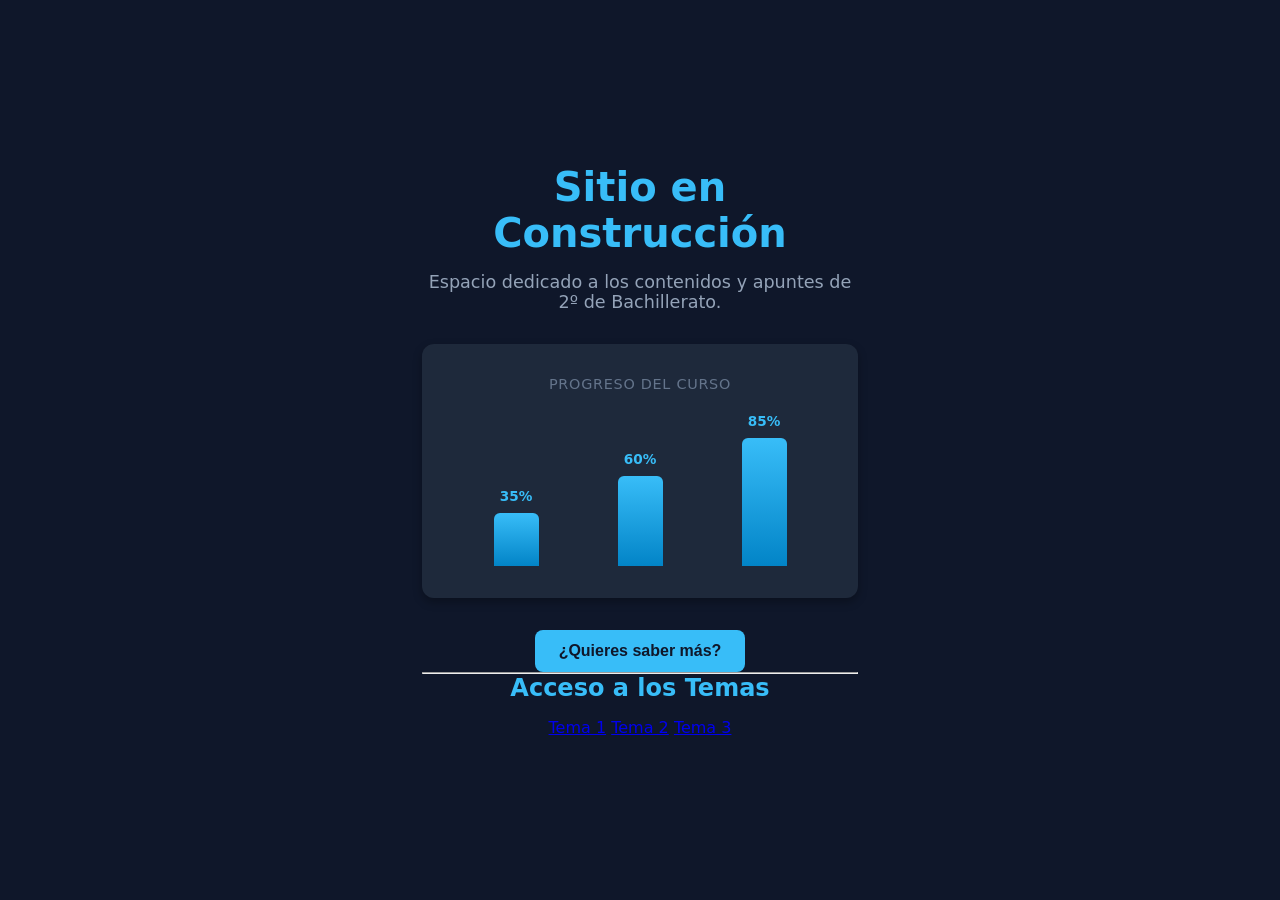
==== index.html @ 0c1dea94 "Update index.html for course content and links" ====
<!DOCTYPE html>
<html lang="es">
<head>
    <meta charset="UTF-8">
    <meta name="viewport" content="width=device-width, initial-scale=1.0">
    <title>Mi Espacio Web | 2º Bachillerato</title>
    <link rel="stylesheet" href="style.css">
</head>
<body>

    <div class="container">
        <h1>Sitio en Construcción</h1>
        <p>Espacio dedicado a los contenidos y apuntes de 2º de Bachillerato.</p>

        <div class="chart-container">
            <div class="chart-title">Progreso del Curso</div>
            <div class="graph">
                <div class="bar" style="--target-height: 35%;" data-value="35%"></div>
                <div class="bar" style="--target-height: 60%;" data-value="60%"></div>
                <div class="bar" style="--target-height: 85%;" data-value="85%"></div>
            </div>
        </div>

        <button id="btn-interact" class="btn-main">¿Quieres saber más?</button>
        <p id="hidden-message" class="hidden">¡Mucho ánimo con el curso y la preparación de la EBAU/EvAU!</p>

        <hr class="separator">

        <h2 style="margin-bottom: 1rem; font-size: 1.5rem; color: #38bdf8;">Acceso a los Temas</h2>
        <div class="temas-container">
            <a href="temas2bach/tema1.html" class="btn-tema">Tema 1</a>
            <a href="temas2bach/tema2.html" class="btn-tema">Tema 2</a>
            <a href="temas2bach/tema3.html" class="btn-tema">Tema 3</a>
        </div>
    </div>

    <script src="script.js"></script>
</body>
</html>
---- style.css ----
/* Reset básico */
* {
    box-sizing: border-box;
    margin: 0;
    padding: 0;
}

body {
    font-family: 'Segoe UI', system-ui, sans-serif;
    background-color: #0f172a;
    color: #f8fafc;
    display: flex;
    justify-content: center;
    align-items: center;
    min-height: 100vh;
    text-align: center;
}

.container {
    padding: 2rem;
    max-width: 500px;
    width: 100%;
}

h1 {
    font-size: 2.5rem;
    margin-bottom: 1rem;
    color: #38bdf8;
}

p {
    font-size: 1.1rem;
    color: #94a3b8;
    margin-bottom: 2rem;
}

/* Gráfico */
.chart-container {
    background: #1e293b;
    padding: 2rem;
    border-radius: 12px;
    box-shadow: 0 4px 10px rgba(0, 0, 0, 0.3);
    margin-bottom: 2rem;
}

.chart-title {
    font-size: 0.9rem;
    color: #64748b;
    margin-bottom: 1.5rem;
    text-transform: uppercase;
    letter-spacing: 0.05em;
}

.graph {
    display: flex;
    justify-content: space-around;
    align-items: flex-end;
    height: 150px;
}

.bar {
    width: 45px;
    background: linear-gradient(to top, #0284c7, #38bdf8);
    border-radius: 6px 6px 0 0;
    position: relative;
    height: 0; /* Empieza en cero para la animación por JS */
    transition: height 1s cubic-bezier(0.4, 0, 0.2, 1);
}

.bar::after {
    content: attr(data-value);
    position: absolute;
    top: -25px;
    left: 50%;
    transform: translateX(-50%);
    font-size: 0.85rem;
    color: #38bdf8;
    font-weight: bold;
}

/* Botón y elementos interactivos */
button {
    background-color: #38bdf8;
    color: #0f172a;
    border: none;
    padding: 0.75rem 1.5rem;
    font-size: 1rem;
    font-weight: bold;
    border-radius: 8px;
    cursor: pointer;
    transition: background 0.2s;
}

button:hover {
    background-color: #0ea5e9;
}

.hidden {
    display: none;
}

#hidden-message {
    margin-top: 1.5rem;
    color: #34d399;
    font-weight: 500;
}
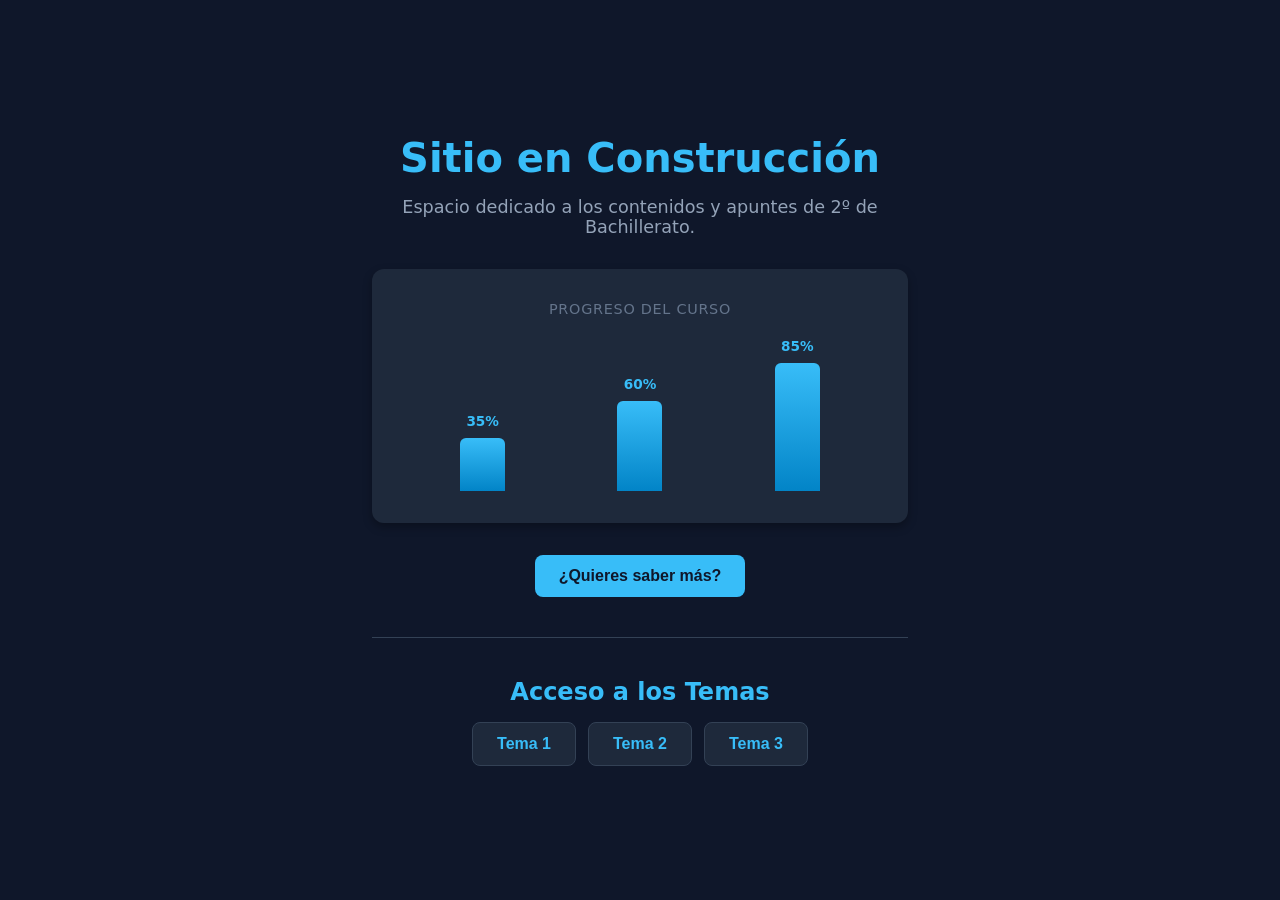
==== commit 0d61a812: "Update index.html" ====
--- a/index.html
+++ b/index.html
@@ -28,9 +28,9 @@
 
         <h2 style="margin-bottom: 1rem; font-size: 1.5rem; color: #38bdf8;">Acceso a los Temas</h2>
         <div class="temas-container">
-            <a href="temas2bach/tema1.html" class="btn-tema">Tema 1</a>
-            <a href="temas2bach/tema2.html" class="btn-tema">Tema 2</a>
-            <a href="temas2bach/tema3.html" class="btn-tema">Tema 3</a>
+            <button class="btn-tema" onclick="window.location.href='temas2bach/tema1.html'">Tema 1</button>
+            <button class="btn-tema" onclick="window.location.href='temas2bach/tema2.html'">Tema 2</button>
+            <button class="btn-tema" onclick="window.location.href='temas2bach/tema3.html'">Tema 3</button>
         </div>
     </div>
 
--- a/style.css
+++ b/style.css
@@ -1,4 +1,4 @@
-/* Reset básico */
+/* Reset global */
 * {
     box-sizing: border-box;
     margin: 0;
@@ -6,7 +6,7 @@
 }
 
 body {
-    font-family: 'Segoe UI', system-ui, sans-serif;
+    font-family: 'Segoe UI', system-ui, -apple-system, sans-serif;
     background-color: #0f172a;
     color: #f8fafc;
     display: flex;
@@ -14,11 +14,12 @@
     align-items: center;
     min-height: 100vh;
     text-align: center;
+    padding: 2rem 1rem;
 }
 
 .container {
     padding: 2rem;
-    max-width: 500px;
+    max-width: 600px;
     width: 100%;
 }
 
@@ -34,7 +35,7 @@
     margin-bottom: 2rem;
 }
 
-/* Gráfico */
+/* Gráfico de barras */
 .chart-container {
     background: #1e293b;
     padding: 2rem;
@@ -63,7 +64,7 @@
     background: linear-gradient(to top, #0284c7, #38bdf8);
     border-radius: 6px 6px 0 0;
     position: relative;
-    height: 0; /* Empieza en cero para la animación por JS */
+    height: 0;
     transition: height 1s cubic-bezier(0.4, 0, 0.2, 1);
 }
 
@@ -78,23 +79,66 @@
     font-weight: bold;
 }
 
-/* Botón y elementos interactivos */
-button {
-    background-color: #38bdf8;
-    color: #0f172a;
+/* Línea separadora */
+.separator {
+    border: 0;
+    height: 1px;
+    background: #334155;
+    margin: 2.5rem 0;
+}
+
+/* Botones y Enlaces */
+.btn-main, .btn-tema, .btn-volver {
+    display: inline-block;
     border: none;
     padding: 0.75rem 1.5rem;
     font-size: 1rem;
     font-weight: bold;
     border-radius: 8px;
     cursor: pointer;
-    transition: background 0.2s;
+    text-decoration: none;
+    transition: background 0.2s, transform 0.1s;
 }
 
-button:hover {
+/* Botón interactivo principal */
+.btn-main {
+    background-color: #38bdf8;
+    color: #0f172a;
+}
+.btn-main:hover {
     background-color: #0ea5e9;
 }
 
+/* Contenedor y botones de los temas */
+.temas-container {
+    display: flex;
+    gap: 12px;
+    justify-content: center;
+    flex-wrap: wrap;
+}
+
+.btn-tema {
+    background-color: #1e293b;
+    color: #38bdf8;
+    border: 1px solid #334155;
+}
+.btn-tema:hover {
+    background-color: #334155;
+    transform: translateY(-2px);
+}
+
+/* Botón específico para regresar al índice */
+.btn-volver {
+    background-color: #475569;
+    color: #f8fafc;
+    margin-top: 2rem;
+}
+.btn-volver:hover {
+    background-color: #64748b;
+    transform: translateY(0);
+}
+
+/* Clases de utilidad */
 .hidden {
     display: none;
 }
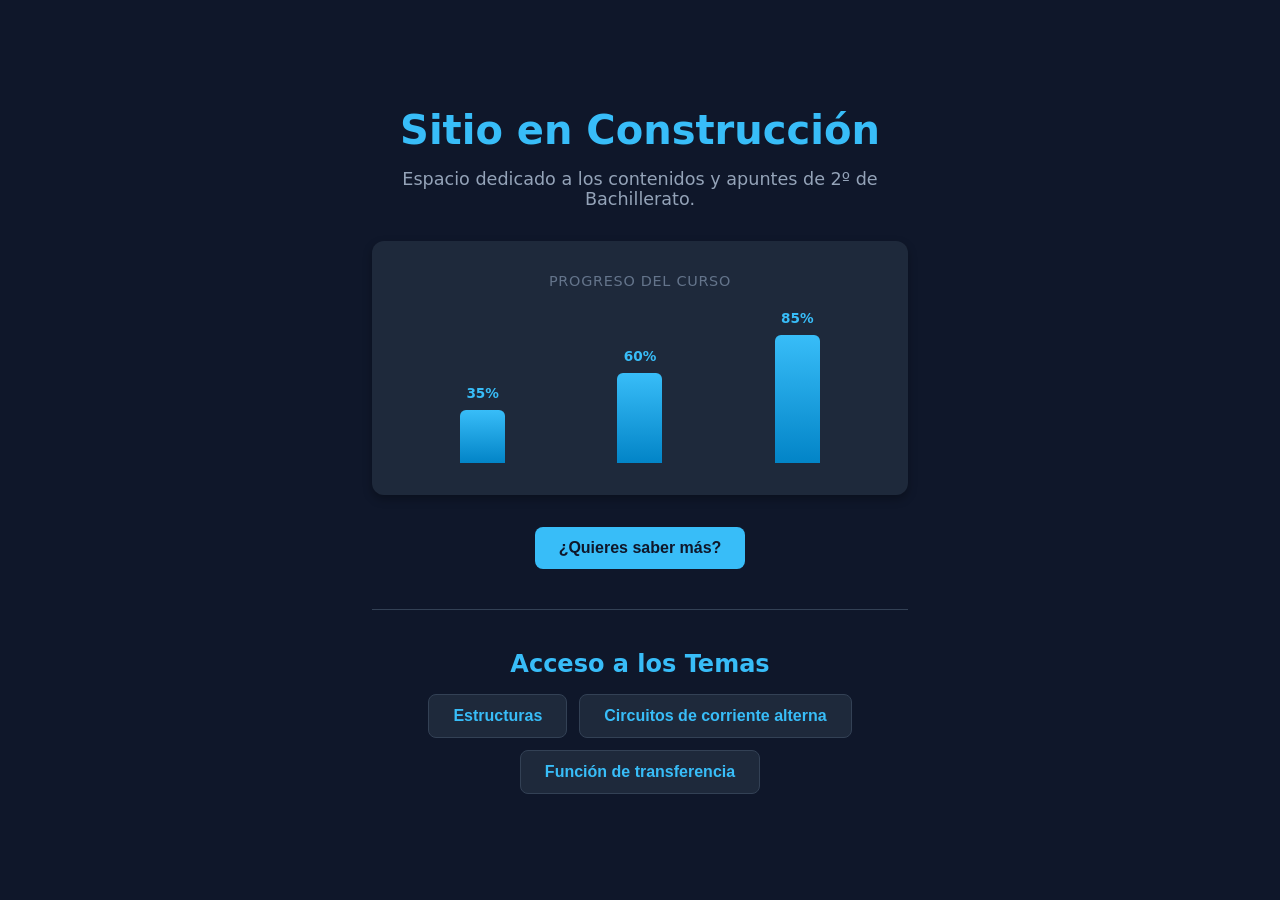
==== commit 62051426: "Update button labels for topic navigation" ====
--- a/index.html
+++ b/index.html
@@ -28,9 +28,9 @@
 
         <h2 style="margin-bottom: 1rem; font-size: 1.5rem; color: #38bdf8;">Acceso a los Temas</h2>
         <div class="temas-container">
-            <button class="btn-tema" onclick="window.location.href='temas2bach/tema1.html'">Tema 1</button>
-            <button class="btn-tema" onclick="window.location.href='temas2bach/tema2.html'">Tema 2</button>
-            <button class="btn-tema" onclick="window.location.href='temas2bach/tema3.html'">Tema 3</button>
+            <button class="btn-tema" onclick="window.location.href='temas2bach/tema1.html'">Estructuras</button>
+            <button class="btn-tema" onclick="window.location.href='temas2bach/tema2.html'">Circuitos de corriente alterna</button>
+            <button class="btn-tema" onclick="window.location.href='temas2bach/tema3.html'">Función de transferencia</button>
         </div>
     </div>
 
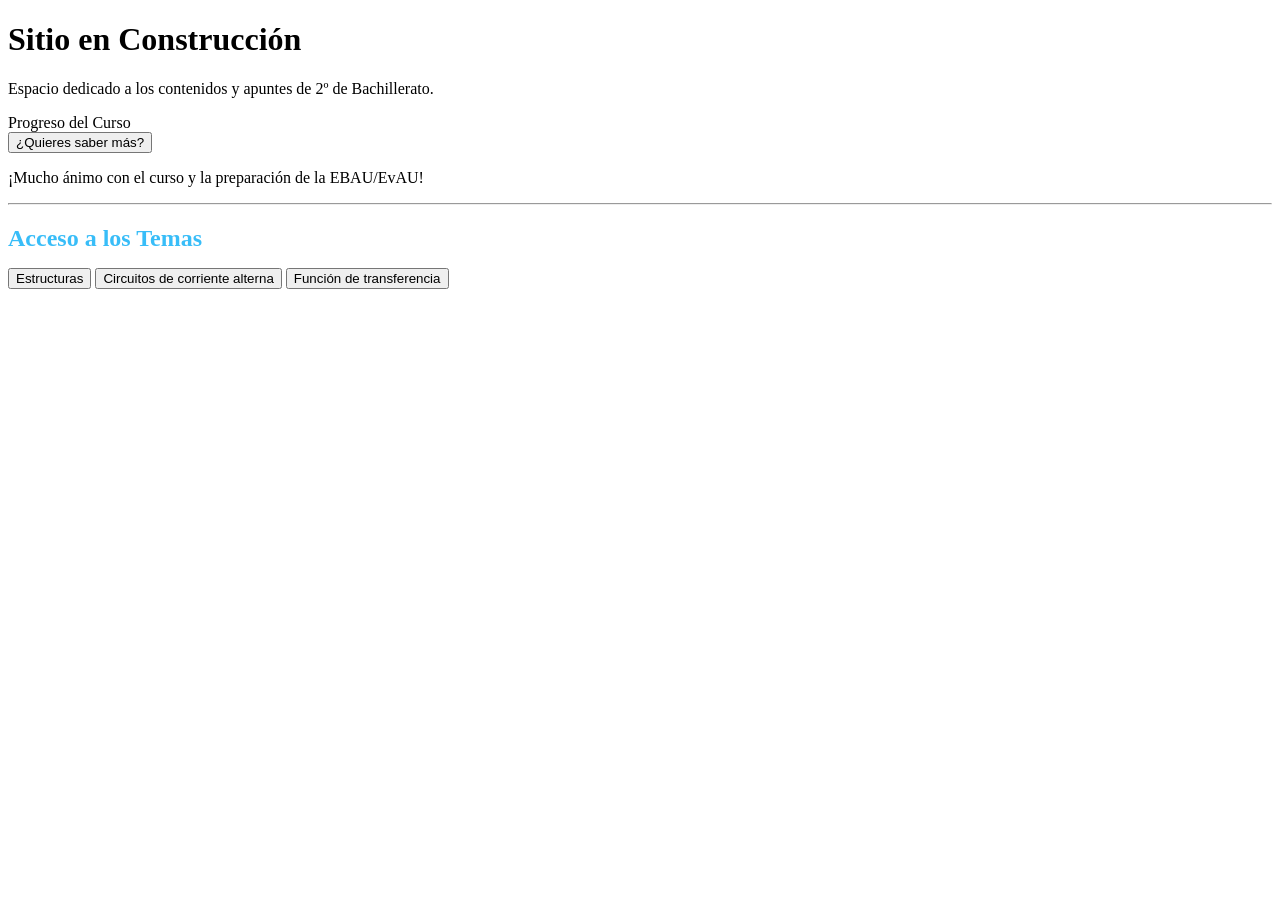
==== commit 90779a29: "Update button link for Estructuras topic" ====
--- a/index.html
+++ b/index.html
@@ -28,7 +28,7 @@
 
         <h2 style="margin-bottom: 1rem; font-size: 1.5rem; color: #38bdf8;">Acceso a los Temas</h2>
         <div class="temas-container">
-            <button class="btn-tema" onclick="window.location.href='temas2bach/tema1.html'">Estructuras</button>
+            <button class="btn-tema" onclick="window.location.href='Ingenieria/Estructuras/CalculoVigas.html'">Estructuras</button>
             <button class="btn-tema" onclick="window.location.href='temas2bach/tema2.html'">Circuitos de corriente alterna</button>
             <button class="btn-tema" onclick="window.location.href='temas2bach/tema3.html'">Función de transferencia</button>
         </div>
--- a/style.css
+++ b/style.css
@@ -1,150 +1,425 @@
-/* Reset global */
-* {
-    box-sizing: border-box;
-    margin: 0;
-    padding: 0;
-}
-
-body {
-    font-family: 'Segoe UI', system-ui, -apple-system, sans-serif;
-    background-color: #0f172a;
-    color: #f8fafc;
-    display: flex;
-    justify-content: center;
-    align-items: center;
-    min-height: 100vh;
-    text-align: center;
-    padding: 2rem 1rem;
-}
-
-.container {
-    padding: 2rem;
-    max-width: 600px;
-    width: 100%;
-}
-
-h1 {
-    font-size: 2.5rem;
-    margin-bottom: 1rem;
-    color: #38bdf8;
-}
-
-p {
-    font-size: 1.1rem;
-    color: #94a3b8;
-    margin-bottom: 2rem;
-}
-
-/* Gráfico de barras */
-.chart-container {
-    background: #1e293b;
-    padding: 2rem;
-    border-radius: 12px;
-    box-shadow: 0 4px 10px rgba(0, 0, 0, 0.3);
-    margin-bottom: 2rem;
-}
-
-.chart-title {
-    font-size: 0.9rem;
-    color: #64748b;
-    margin-bottom: 1.5rem;
-    text-transform: uppercase;
-    letter-spacing: 0.05em;
-}
-
-.graph {
-    display: flex;
-    justify-content: space-around;
-    align-items: flex-end;
-    height: 150px;
-}
-
-.bar {
-    width: 45px;
-    background: linear-gradient(to top, #0284c7, #38bdf8);
-    border-radius: 6px 6px 0 0;
-    position: relative;
-    height: 0;
-    transition: height 1s cubic-bezier(0.4, 0, 0.2, 1);
-}
-
-.bar::after {
-    content: attr(data-value);
-    position: absolute;
-    top: -25px;
-    left: 50%;
-    transform: translateX(-50%);
-    font-size: 0.85rem;
-    color: #38bdf8;
-    font-weight: bold;
-}
-
-/* Línea separadora */
-.separator {
-    border: 0;
-    height: 1px;
-    background: #334155;
-    margin: 2.5rem 0;
-}
-
-/* Botones y Enlaces */
-.btn-main, .btn-tema, .btn-volver {
-    display: inline-block;
-    border: none;
-    padding: 0.75rem 1.5rem;
-    font-size: 1rem;
-    font-weight: bold;
-    border-radius: 8px;
-    cursor: pointer;
-    text-decoration: none;
-    transition: background 0.2s, transform 0.1s;
-}
-
-/* Botón interactivo principal */
-.btn-main {
-    background-color: #38bdf8;
-    color: #0f172a;
-}
-.btn-main:hover {
-    background-color: #0ea5e9;
-}
-
-/* Contenedor y botones de los temas */
-.temas-container {
-    display: flex;
-    gap: 12px;
-    justify-content: center;
-    flex-wrap: wrap;
-}
-
-.btn-tema {
-    background-color: #1e293b;
-    color: #38bdf8;
-    border: 1px solid #334155;
-}
-.btn-tema:hover {
-    background-color: #334155;
-    transform: translateY(-2px);
-}
-
-/* Botón específico para regresar al índice */
-.btn-volver {
-    background-color: #475569;
-    color: #f8fafc;
-    margin-top: 2rem;
-}
-.btn-volver:hover {
-    background-color: #64748b;
-    transform: translateY(0);
-}
-
-/* Clases de utilidad */
-.hidden {
-    display: none;
-}
-
-#hidden-message {
-    margin-top: 1.5rem;
-    color: #34d399;
-    font-weight: 500;
-}
+// Variables globales exclusivas para el cálculo de vigas
+let contadorCargas = 0;
+let chartN = null;
+let chartV = null;
+let chartM = null;
+
+document.addEventListener("DOMContentLoaded", () => {
+    
+    // ==========================================
+    // LÓGICA INTERACTIVA DEL INDEX PRINCIPAL
+    // ==========================================
+    const bars = document.querySelectorAll('.bar');
+    if (bars.length > 0) {
+        setTimeout(() => {
+            bars.forEach(bar => {
+                const targetHeight = bar.style.getPropertyValue('--target-height');
+                bar.style.height = targetHeight;
+            });
+        }, 200);
+    }
+
+    const button = document.getElementById('btn-interact');
+    const message = document.getElementById('hidden-message');
+    if (button && message) {
+        button.addEventListener('click', () => {
+            if (message.classList.contains('hidden')) {
+                message.classList.remove('hidden');
+                button.textContent = 'Ocultar mensaje';
+            } else {
+                message.classList.add('hidden');
+                button.textContent = '¿Quieres saber más?';
+            }
+        });
+    }
+
+    // ==========================================
+    // INICIALIZACIÓN EXCLUSIVA DE LAS VIGAS
+    // ==========================================
+    if (document.body.classList.contains('page-vigas')) {
+        agregarCarga();
+        toggleVoladizo();
+    }
+});
+
+// ==========================================
+// FUNCIONES DEL SOFTWARE DE CÁLCULO DE VIGAS
+// ==========================================
+function toggleVoladizo() {
+    const tipo = document.getElementById('tipoViga').value;
+    const seccionVoladizo = document.getElementById('seccionVoladizo');
+    const tieneVoladizo = document.getElementById('tieneVoladizo').value;
+    const camposVol = document.querySelectorAll('.id-voladizo');
+
+    if (!seccionVoladizo) return;
+
+    if (tipo !== "biapoyada") {
+        seccionVoladizo.classList.add('hidden');
+        camposVol.forEach(el => el.classList.add('hidden'));
+        document.getElementById('tieneVoladizo').value = "no";
+    } else {
+        seccionVoladizo.classList.remove('hidden');
+        if (tieneVoladizo === "si") {
+            camposVol.forEach(el => el.classList.remove('hidden'));
+        } else {
+            camposVol.forEach(el => el.classList.add('hidden'));
+        }
+    }
+}
+
+function agregarCarga() {
+    const contenedor = document.getElementById('contenedorCargas');
+    if (!contenedor) return;
+    const id = contadorCargas++;
+    
+    const div = document.createElement('div');
+    div.className = 'carga-row';
+    div.id = `carga_${id}`;
+    div.innerHTML = `
+        <div class="grid" style="grid-template-columns: 1.2fr repeat(auto-fit, minmax(90px, 1fr)) 40px; align-items: end;">
+            <div class="group">
+                <label>Tipo de Carga:</label>
+                <select id="tipo_${id}" onchange="adaptarInputsCarga(${id}); calcularTodo();">
+                    <option value="puntual">Puntual Inclinada</option>
+                    <option value="uniforme">Uniforme (Vertical)</option>
+                    <option value="triangular">Triangular (Vertical)</option>
+                </select>
+            </div>
+            <div class="group" id="cont_val1_${id}">
+                <label id="lbl_val1_${id}">Magnitud P [kN]:</label>
+                <input type="number" id="val1_${id}" value="10" step="any" oninput="calcularTodo()">
+            </div>
+            <div class="group hidden" id="cont_val2_${id}">
+                <label id="lbl_val2_${id}">q_final [kN/m]:</label>
+                <input type="number" id="val2_${id}" value="0" step="any" oninput="calcularTodo()">
+            </div>
+            <div class="group" id="cont_ang_${id}">
+                <label>Ángulo θ [°]:</label>
+                <input type="number" id="ang_${id}" value="90" min="0" max="180" step="any" oninput="calcularTodo()" placeholder="90° vertical">
+            </div>
+            <div class="group" id="cont_pos_${id}">
+                <label id="lbl_pos_${id}">Posición x [m]:</label>
+                <input type="number" id="pos_${id}" value="2" step="any" oninput="calcularTodo()">
+            </div>
+            <div class="group hidden" id="cont_long_${id}">
+                <label id="lbl_long_${id}">Longitud [m]:</label>
+                <input type="number" id="long_${id}" value="2" step="any" oninput="calcularTodo()">
+            </div>
+            <button class="btn" style="background:#ef4444; padding: 10px; height: 40px; width: auto;" onclick="eliminarCarga(${id})">X</button>
+        </div>
+    `;
+    contenedor.appendChild(div);
+    calcularTodo();
+}
+
+function eliminarCarga(id) {
+    document.getElementById(`carga_${id}`).remove();
+    calcularTodo();
+}
+
+function adaptarInputsCarga(id) {
+    const tipo = document.getElementById(`tipo_${id}`).value;
+    const c_val1 = document.getElementById(`cont_val1_${id}`);
+    const c_val2 = document.getElementById(`cont_val2_${id}`);
+    const c_ang = document.getElementById(`cont_ang_${id}`);
+    const c_pos = document.getElementById(`cont_pos_${id}`);
+    const c_long = document.getElementById(`cont_long_${id}`);
+
+    if (tipo === "puntual") {
+        document.getElementById(`lbl_val1_${id}`).textContent = "Magnitud P [kN]:";
+        document.getElementById(`lbl_pos_${id}`).textContent = "Posición x [m]:";
+        c_val1.classList.remove('hidden'); c_val2.classList.add('hidden'); c_ang.classList.remove('hidden'); c_pos.classList.remove('hidden'); c_long.classList.add('hidden');
+    } else if (tipo === "uniforme") {
+        document.getElementById(`lbl_val1_${id}`).textContent = "Carga q [kN/m]:";
+        document.getElementById(`lbl_pos_${id}`).textContent = "Inicio x [m]:";
+        c_val1.classList.remove('hidden'); c_val2.classList.add('hidden'); c_ang.classList.add('hidden'); c_pos.classList.remove('hidden'); c_long.classList.remove('hidden');
+    } else if (tipo === "triangular") {
+        document.getElementById(`lbl_val1_${id}`).textContent = "q_inicial [kN/m]:";
+        document.getElementById(`lbl_val2_${id}`).textContent = "q_final [kN/m]:";
+        document.getElementById(`lbl_pos_${id}`).textContent = "Inicio x [m]:";
+        c_val1.classList.remove('hidden'); c_val2.classList.remove('hidden'); c_ang.classList.add('hidden'); c_pos.classList.remove('hidden'); c_long.classList.remove('hidden');
+    }
+}
+
+function obtenerCargas(L_total) {
+    let cargas = [];
+    const contenedor = document.getElementById('contenedorCargas');
+    if (!contenedor) return cargas;
+    const filas = contenedor.children;
+    for (let fila of filas) {
+        const id = fila.id.split('_')[1];
+        const tipo = document.getElementById(`tipo_${id}`).value;
+        const val1 = parseFloat(document.getElementById(`val1_${id}`).value) || 0;
+        const val2 = parseFloat(document.getElementById(`val2_${id}`).value) || 0;
+        const pos = parseFloat(document.getElementById(`pos_${id}`).value) || 0;
+        const longitudCarga = parseFloat(document.getElementById(`long_${id}`).value) || 0;
+        const ang = tipo === "puntual" ? (parseFloat(document.getElementById(`ang_${id}`).value) ?? 90) : 90;
+
+        if (pos >= 0 && pos <= L_total) {
+            cargas.push({ tipo, val1, val2, pos, long: longitudCarga, ang });
+        }
+    }
+    return cargas;
+}
+
+function corregirSignos(texto) {
+    return texto
+        .replace(/\+\s\-/g, "- ")
+        .replace(/\-\s\-/g, "+ ")
+        .replace(/\+\s\+/g, "+ ")
+        .replace(/^- /, "-")
+        .replace(/\s+/g, ' ');
+}
+
+function calcularTodo() {
+    if (!document.body.classList.contains('page-vigas')) return;
+
+    const tipoViga = document.getElementById('tipoViga').value;
+    const L = parseFloat(document.getElementById('longitud').value) || 0.1;
+    const variable = document.getElementById('variable').value || 'x';
+    const tieneVol = document.getElementById('tieneVoladizo').value === "si" && tipoViga === "biapoyada";
+    const L_vol = tieneVol ? (parseFloat(document.getElementById('longVoladizo').value) || 0) : 0;
+    const L_total = L + L_vol;
+
+    const cargas = obtenerCargas(L_total);
+
+    dibujarEsquemaViga(L, L_total, tipoViga, cargas);
+
+    let Ra = 0, Rb = 0, Ma = 0, Mb = 0;
+    let Rax = 0, Rbx = 0;
+
+    cargas.forEach(c => {
+        if (c.tipo === "puntual") {
+            let angRad = c.ang * Math.PI / 180;
+            let Px = c.val1 * Math.cos(angRad);
+            
+            if (tipoViga === "empotrada_doble") {
+                let a = c.pos; let b = L - c.pos;
+                Rax -= Px * (b / L); Rbx -= Px * (a / L);
+            } else {
+                Rax -= Px;
+            }
+        }
+    });
+
+    if (tipoViga === "biapoyada") {
+        let sumM_A = 0; let sumF = 0;
+        cargas.forEach(c => {
+            let Py = c.tipo === "puntual" ? c.val1 * Math.sin(c.ang * Math.PI / 180) : 0;
+            if (c.tipo === "puntual") { sumM_A += Py * c.pos; sumF += Py; }
+            else if (c.tipo === "uniforme") { let F = c.val1 * c.long; sumM_A += F * (c.pos + c.long / 2); sumF += F; }
+            else if (c.tipo === "triangular") {
+                let q_min = Math.min(c.val1, c.val2); let q_delta = Math.abs(c.val1 - c.val2);
+                let F_r = q_min * c.long; sumM_A += F_r * (c.pos + c.long/2); sumF += F_r;
+                let F_t = 0.5 * q_delta * c.long; let x_t = (c.val1 > c.val2) ? (c.pos + c.long / 3) : (c.pos + 2 * c.long / 3);
+                sumM_A += F_t * x_t; sumF += F_t;
+            }
+        });
+        Rb = sumM_A / L; Ra = sumF - Rb;
+    } else if (tipoViga === "empotrada_doble") {
+        cargas.forEach(c => {
+            let Py = c.tipo === "puntual" ? c.val1 * Math.sin(c.ang * Math.PI / 180) : 0;
+            if (c.tipo === "puntual" && c.pos <= L) {
+                let a = c.pos, b = L - c.pos;
+                Ra += (Py * b * b * (3 * a + b)) / (L**3); Rb += (Py * a * a * (3 * b + a)) / (L**3);
+                Ma += (Py * a * b * b) / (L**2); Mb += (Py * a * a * b) / (L**2);
+            } else if (c.tipo === "uniforme" || c.tipo === "triangular") {
+                for (let x = c.pos; x <= Math.min(c.pos + c.long, L); x += 0.01) {
+                    let q_local = c.tipo === "uniforme" ? c.val1 : c.val1 + (c.val2 - c.val1) * ((x - c.pos) / c.long);
+                    let dq = q_local * 0.01; let a = x, b = L - x;
+                    Ra += (dq * b * b * (3 * a + b)) / (L**3); Rb += (dq * a * a * (3 * b + a)) / (L**3);
+                    Ma += (dq * a * b * b) / (L**2); Mb += (dq * a * a * b) / (L**2);
+                }
+            }
+        });
+    } else if (tipoViga === "empotrada_libre") {
+        cargas.forEach(c => {
+            let Py = c.tipo === "puntual" ? c.val1 * Math.sin(c.ang * Math.PI / 180) : 0;
+            if (c.tipo === "puntual" && c.pos <= L) {
+                Ra += Py; Ma += Py * c.pos;
+            } else if (c.tipo === "uniforme" || c.tipo === "triangular") {
+                for (let x = c.pos; x <= Math.min(c.pos + c.long, L); x += 0.01) {
+                    let q_local = c.tipo === "uniforme" ? c.val1 : c.val1 + (c.val2 - c.val1) * ((x - c.pos) / c.long);
+                    let dq = q_local * 0.01; Ra += dq; Ma += dq * x;
+                }
+            }
+        });
+    } else if (tipoViga === "empotrada_apoyada") {
+        cargas.forEach(c => {
+            let Py = c.tipo === "puntual" ? c.val1 * Math.sin(c.ang * Math.PI / 180) : 0;
+            if (c.tipo === "puntual" && c.pos <= L) {
+                let a = c.pos; let rb_i = (Py * a * a * (3 * L - a)) / (2 * L**3);
+                Rb += rb_i; Ra += Py - rb_i; Ma += Py * a - rb_i * L;
+            } else if (c.tipo === "uniforme" || c.tipo === "triangular") {
+                for (let x = c.pos; x <= Math.min(c.pos + c.long, L); x += 0.01) {
+                    let q_local = c.tipo === "uniforme" ? c.val1 : c.val1 + (c.val2 - c.val1) * ((x - c.pos) / c.long);
+                    let dq = q_local * 0.01; let a = x;
+                    let rb_i = (dq * a * a * (3 * L - a)) / (2 * L**3);
+                    Rb += rb_i; Ra += dq - rb_i; Ma += dq * a - rb_i * L;
+                }
+            }
+        });
+    }
+
+    let textoReacciones = `R_Ay = ${Ra.toFixed(2)} kN | R_Ax = ${Rax.toFixed(2)} kN`;
+    if (tipoViga === "biapoyada") textoReacciones += ` || R_By = ${Rb.toFixed(2)} kN | R_Bx = 0.00 kN`;
+    if (tipoViga === "empotrada_doble") textoReacciones += ` || R_By = ${Rb.toFixed(2)} kN | R_Bx = ${Rbx.toFixed(2)} kN <br> M_A = -${Ma.toFixed(2)} kN·m | M_B = ${Mb.toFixed(2)} kN·m`;
+    if (tipoViga === "empotrada_libre") textoReacciones += `<br> M_A = -${Ma.toFixed(2)} kN·m || (Extremo B Libre)`;
+    if (tipoViga === "empotrada_apoyada") textoReacciones += ` || R_By = ${Rb.toFixed(2)} kN <br> M_A = -${Ma.toFixed(2)} kN·m`;
+    document.getElementById('reacciones').innerHTML = textoReacciones;
+
+    let cortes = [0, L_total];
+    cargas.forEach(c => { cortes.push(c.pos); if (c.tipo !== "puntual") cortes.push(c.pos + c.long); });
+    if (tipoViga === "biapoyada" && tieneVol) cortes.push(L);
+    cortes = cortes.filter(v => v >= 0 && v <= L_total);
+    cortes = [...new Set(cortes.map(v => Number(v.toFixed(3))))].sort((a, b) => a - b);
+
+    const listaTramosHTML = document.getElementById('listaTramos');
+    listaTramosHTML.innerHTML = "";
+
+    for (let i = 0; i < cortes.length - 1; i++) {
+        let x0 = cortes[i], x1 = cortes[i+1];
+        if (Math.abs(x1 - x0) < 0.01) continue;
+
+        let eqN_str = `${(-Rax).toFixed(2)}`; let eqV_str = `${Ra.toFixed(2)}`; let eqM_str = `${(-Ma).toFixed(2)} + ${Ra.toFixed(2)}*${variable}`;
+
+        if (tipoViga === "biapoyada" && tieneVol && x0 >= L) {
+            eqV_str += ` + ${Rb.toFixed(2)}`; eqM_str += ` + ${Rb.toFixed(2)}*(${variable} - ${L.toFixed(2)})`;
+        }
+
+        cargas.forEach(c => {
+            if (x0 >= c.pos) {
+                let angRad = c.ang * Math.PI / 180; let Px = c.val1 * Math.cos(angRad); let Py = c.val1 * Math.sin(angRad);
+                if (c.tipo === "puntual") {
+                    eqN_str += ` - ${Px.toFixed(2)}`; eqV_str += ` - ${Py.toFixed(2)}`; eqM_str += ` - ${Py.toFixed(2)}*(${variable} - ${c.pos.toFixed(2)})`;
+                } else if (c.tipo === "uniforme" && x0 >= c.pos + c.long) {
+                    let F = c.val1 * c.long; let centro = c.pos + c.long/2;
+                    eqV_str += ` - ${F.toFixed(2)}`; eqM_str += ` - ${F.toFixed(2)}*(${variable} - ${centro.toFixed(2)})`;
+                } else if (c.tipo === "uniforme" && x0 < c.pos + c.long) {
+                    eqV_str += ` - ${c.val1.toFixed(2)}*(${variable} - ${c.pos.toFixed(2)})`; eqM_str += ` - 0.5*${c.val1.toFixed(2)}*(${variable} - ${c.pos.toFixed(2)})^2`;
+                } else if (c.tipo === "triangular" && x0 >= c.pos + c.long) {
+                    let F_eq = 0.5 * (c.val1 + c.val2) * c.long; let x_cen = c.pos + ((c.val1 + 2*c.val2) / (c.val1 + c.val2)) * (c.long / 3);
+                    eqV_str += ` - ${F_eq.toFixed(2)}`; eqM_str += ` - ${F_eq.toFixed(2)}*(${variable} - ${x_cen.toFixed(2)})`;
+                } else if (c.tipo === "triangular" && x0 < c.pos + c.long) {
+                    eqV_str += ` - [V_dist(${variable})]`; eqM_str += ` - [M_dist(${variable})]`;
+                }
+            }
+        });
+
+        const div = document.createElement('div'); div.className = 'tramo-box';
+        div.innerHTML = `
+            <div class="rango">Tramo ${i+1}: Para ${x0.toFixed(2)} ≤ ${variable} ≤ ${x1.toFixed(2)} m</div>
+            <div class="ecuacion">N(${variable}) = ${corregirSignos(eqN_str)}</div>
+            <div class="ecuacion">V(${variable}) = ${corregirSignos(eqV_str)}</div>
+            <div class="ecuacion">M(${variable}) = ${corregirSignos(eqM_str)}</div>
+        `;
+        listaTramosHTML.appendChild(div);
+    }
+
+    let puntosX = []; let datosN = []; let datosV = []; let datosM = [];
+    const pasos = 150; const deltaX = L_total / pasos;
+
+    for (let k = 0; k <= pasos; k++) {
+        let x = k * deltaX; if (x > L_total) x = L_total; puntosX.push(x.toFixed(2));
+        let N_x = -Rax; let V_x = Ra; let M_x = -Ma + Ra * x;
+        if (tipoViga === "biapoyada" && tieneVol && x >= L) { V_x += Rb; M_x += Rb * (x - L); }
+
+        cargas.forEach(c => {
+            if (x > c.pos) {
+                let angRad = c.ang * Math.PI / 180; let Px = c.val1 * Math.cos(angRad); let Py = c.val1 * Math.sin(angRad);
+                if (c.tipo === "puntual") { N_x -= Px; V_x -= Py; M_x -= Py * (x - c.pos); }
+                else if (c.tipo === "uniforme") {
+                    let L_act = Math.min(x, c.pos + c.long) - c.pos; let eqF = c.val1 * L_act;
+                    V_x -= eqF; M_x -= eqF * (x - (c.pos + L_act / 2));
+                } else if (c.tipo === "triangular") {
+                    let L_act = Math.min(x, c.pos + c.long) - c.pos;
+                    let q_corte = c.val1 + (c.val2 - c.val1) * (L_act / c.long);
+                    let eqF = 0.5 * (c.val1 + q_corte) * L_act;
+                    let centroide = ((c.val1 + 2 * q_corte) / (c.val1 + q_corte)) * (L_act / 3);
+                    V_x -= eqF; M_x -= eqF * (x - (c.pos + centroide));
+                }
+            }
+        });
+        datosN.push(N_x); datosV.push(V_x); datosM.push(M_x);
+    }
+    dibujarGraficas(puntosX, datosN, datosV, datosM);
+}
+
+function dibujarEsquemaViga(L, L_total, tipoViga, cargas) {
+    const canvas = document.getElementById('canvasViga'); if (!canvas) return;
+    const ctx = canvas.getContext('2d'); canvas.width = canvas.parentElement.clientWidth - 50; 
+    const w = canvas.width; const h = canvas.height; ctx.clearRect(0, 0, w, h);
+
+    const padX = 40; const padY = h / 2 + 20; const drawW = w - 2 * padX; const scale = drawW / (L_total || 1);
+    ctx.fillStyle = '#cbd5e1'; ctx.fillRect(padX, padY - 6, drawW, 12);
+
+    ctx.fillStyle = '#1e3a8a';
+    if (tipoViga === 'biapoyada') {
+        ctx.beginPath(); ctx.moveTo(padX, padY + 6); ctx.lineTo(padX - 10, padY + 25); ctx.lineTo(padX + 10, padY + 25); ctx.fill();
+        let xB = padX + L * scale;
+        ctx.beginPath(); ctx.moveTo(xB, padY + 6); ctx.lineTo(xB - 10, padY + 23); ctx.lineTo(xB + 10, padY + 23); ctx.fill(); 
+        ctx.fillRect(xB - 10, padY + 25, 20, 2);
+    } else if (tipoViga === 'empotrada_doble') {
+        ctx.fillRect(padX - 15, padY - 25, 15, 50); ctx.fillRect(padX + L * scale, padY - 25, 15, 50);
+    } else if (tipoViga === 'empotrada_libre') {
+        ctx.fillRect(padX - 15, padY - 25, 15, 50);
+    } else if (tipoViga === 'empotrada_apoyada') {
+        ctx.fillRect(padX - 15, padY - 25, 15, 50); let xB = padX + L * scale;
+        ctx.beginPath(); ctx.moveTo(xB, padY + 6); ctx.lineTo(xB - 10, padY + 25); ctx.lineTo(xB + 10, padY + 25); ctx.fill();
+    }
+
+    ctx.fillStyle = '#dc2626'; ctx.strokeStyle = '#dc2626'; ctx.lineWidth = 2;
+    cargas.forEach(c => {
+        let xPx = padX + c.pos * scale;
+        if (c.tipo === 'puntual') {
+            let rad = c.ang * Math.PI / 180; let fX = xPx - 40 * Math.cos(rad); let fY = (padY - 8) - 40 * Math.sin(rad);
+            dibujarFlecha(ctx, fX, fY, xPx, padY - 8);
+            ctx.font = "11px Arial"; ctx.fillText(`${c.val1}kN (${c.ang}°)`, fX - 15, fY - 5);
+        } else if (c.tipo === 'uniforme' || c.tipo === 'triangular') {
+            let wLoad = c.long * scale; ctx.fillStyle = 'rgba(220, 38, 38, 0.15)';
+            if (c.tipo === 'uniforme') {
+                ctx.fillRect(xPx, padY - 35, wLoad, 25);
+                for(let i=0; i<=wLoad; i+=30) dibujarFlecha(ctx, xPx + i, padY - 35, xPx + i, padY - 8);
+                ctx.fillStyle = '#dc2626'; ctx.fillText(c.val1 + 'kN/m', xPx + wLoad/2 - 20, padY - 40);
+            } else {
+                ctx.beginPath(); let h1 = c.val1 >= c.val2 ? 30 : 5; let h2 = c.val2 > c.val1 ? 30 : 5;
+                ctx.moveTo(xPx, padY - 8); ctx.lineTo(xPx, padY - 8 - h1); ctx.lineTo(xPx + wLoad, padY - 8 - h2); ctx.lineTo(xPx + wLoad, padY - 8); ctx.fill();
+                ctx.fillStyle = '#dc2626'; ctx.fillText('Triang.', xPx + wLoad/2 - 15, padY - 40);
+            }
+        }
+    });
+}
+
+function dibujarFlecha(ctx, fromX, fromY, toX, toY) {
+    const headlen = 8; const angle = Math.atan2(toY - fromY, toX - fromX);
+    ctx.beginPath(); ctx.moveTo(fromX, fromY); ctx.lineTo(toX, toY);
+    ctx.lineTo(toX - headlen * Math.cos(angle - Math.PI / 6), toY - headlen * Math.sin(angle - Math.PI / 6));
+    ctx.moveTo(toX, toY);
+    ctx.lineTo(toX - headlen * Math.cos(angle + Math.PI / 6), toY - headlen * Math.sin(angle + Math.PI / 6));
+    ctx.stroke();
+}
+
+function dibujarGraficas(labels, datosN, datosV, datosM) {
+    if (chartN) chartN.destroy(); if (chartV) chartV.destroy(); if (chartM) chartM.destroy();
+    
+    const cN = document.getElementById('chartAxial'); if (!cN) return;
+    chartN = new Chart(cN.getContext('2d'), {
+        type: 'line',
+        data: { labels: labels, datasets: [{ label: 'Esfuerzo Axial N (kN)', data: datosN, borderColor: '#2563eb', backgroundColor: 'rgba(37, 99, 235, 0.08)', fill: true, borderWidth: 2, pointRadius: 0, tension: 0 }] },
+        options: { responsive: true, maintainAspectRatio: false }
+    });
+
+    const cV = document.getElementById('chartCortante'); if (!cV) return;
+    chartV = new Chart(cV.getContext('2d'), {
+        type: 'line',
+        data: { labels: labels, datasets: [{ label: 'Cortante V (kN)', data: datosV, borderColor: '#dc2626', backgroundColor: 'rgba(220, 38, 38, 0.08)', fill: true, borderWidth: 2, pointRadius: 0, tension: 0 }] },
+        options: { responsive: true, maintainAspectRatio: false }
+    });
+
+    const cM = document.getElementById('chartFlector'); if (!cM) return;
+    chartM = new Chart(cM.getContext('2d'), {
+        type: 'line',
+        data: { labels: labels, datasets: [{ label: 'Momento M (kN·m)', data: datosM, borderColor: '#16a34a', backgroundColor: 'rgba(22, 163, 74, 0.08)', fill: true, borderWidth: 2, pointRadius: 0, tension: 0 }] },
+        options: { responsive: true, maintainAspectRatio: false, scales: { y: { reverse: true } } }
+    });
+}
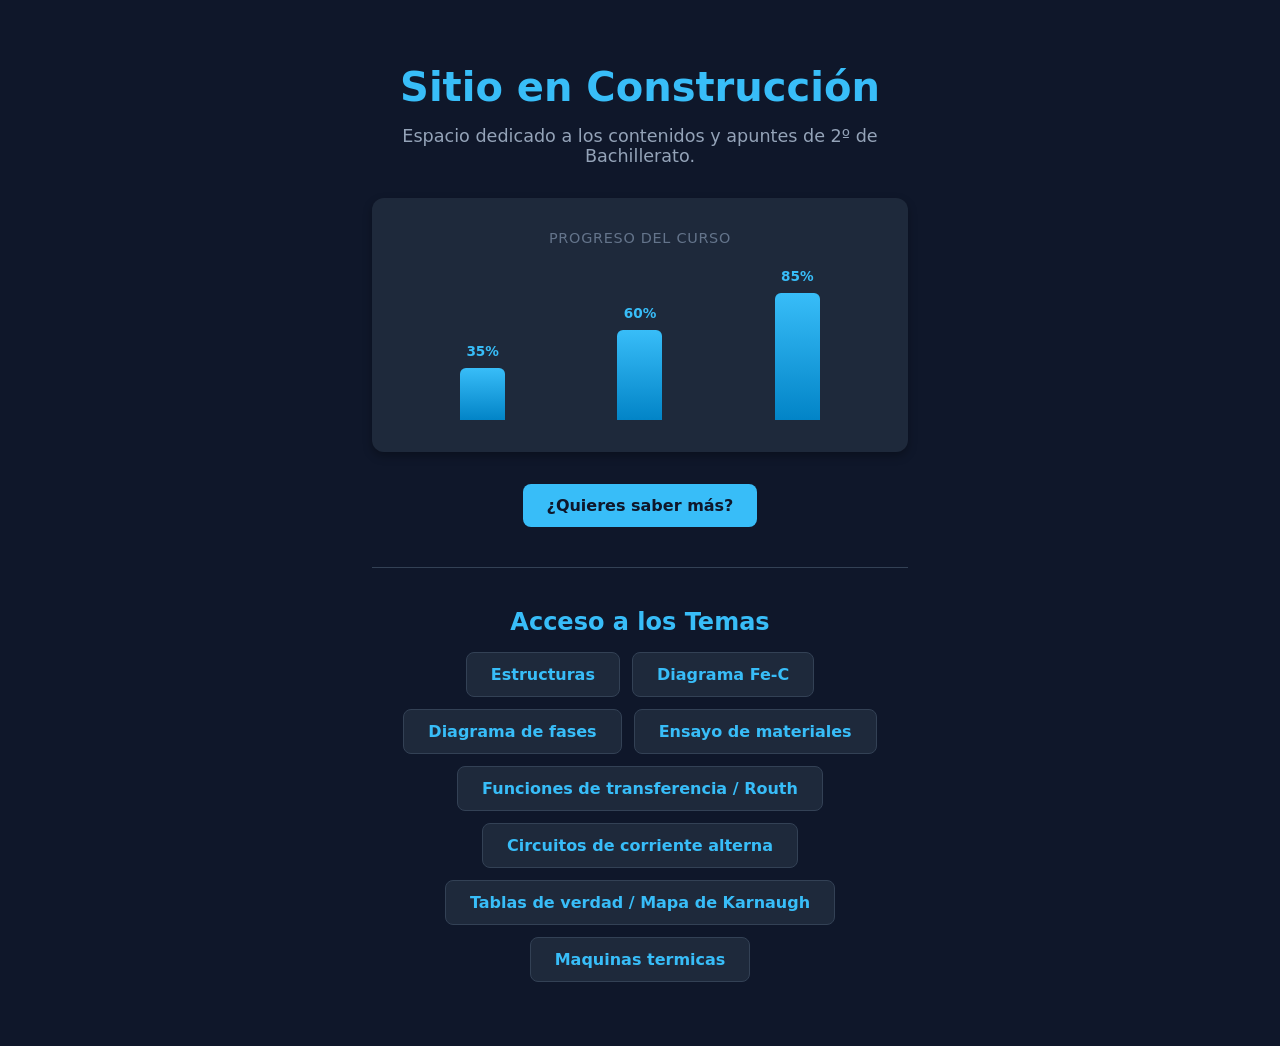
==== commit 2855589a: "Add files via upload" ====
--- a/index.html
+++ b/index.html
@@ -29,8 +29,13 @@
         <h2 style="margin-bottom: 1rem; font-size: 1.5rem; color: #38bdf8;">Acceso a los Temas</h2>
         <div class="temas-container">
             <button class="btn-tema" onclick="window.location.href='Ingenieria/Estructuras/CalculoVigas.html'">Estructuras</button>
-            <button class="btn-tema" onclick="window.location.href='temas2bach/tema2.html'">Circuitos de corriente alterna</button>
-            <button class="btn-tema" onclick="window.location.href='temas2bach/tema3.html'">Función de transferencia</button>
+            <button class="btn-tema" onclick="window.location.href='Ingenieria/Materiales/DiagramaFeC.html'">Diagrama Fe-C</button>
+            <button class="btn-tema" onclick="window.location.href='Ingenieria/Materiales/DiagramasFase.html'">Diagrama de fases</button>
+            <button class="btn-tema" onclick="window.location.href='Ingenieria/Materiales/EnsayoMateriales.html'">Ensayo de materiales</button>
+            <button class="btn-tema" onclick="window.location.href='Ingenieria/Automatica/regulacion.html'">Funciones de transferencia / Routh</button>
+            <button class="btn-tema" onclick="window.location.href='Ingenieria/CA/AC.html'">Circuitos de corriente alterna</button>
+            <button class="btn-tema" onclick="window.location.href='Ingenieria/ElectronicaDigital/digital.html'">Tablas de verdad / Mapa de Karnaugh</button>
+            <button class="btn-tema" onclick="window.location.href='Ingenieria/MaqTermicas/MaqTermicas.html'">Maquinas termicas</button>
         </div>
     </div>
 
--- a/style.css
+++ b/style.css
@@ -1,425 +1,136 @@
-// Variables globales exclusivas para el cálculo de vigas
-let contadorCargas = 0;
-let chartN = null;
-let chartV = null;
-let chartM = null;
-
-document.addEventListener("DOMContentLoaded", () => {
-    
-    // ==========================================
-    // LÓGICA INTERACTIVA DEL INDEX PRINCIPAL
-    // ==========================================
-    const bars = document.querySelectorAll('.bar');
-    if (bars.length > 0) {
-        setTimeout(() => {
-            bars.forEach(bar => {
-                const targetHeight = bar.style.getPropertyValue('--target-height');
-                bar.style.height = targetHeight;
-            });
-        }, 200);
-    }
-
-    const button = document.getElementById('btn-interact');
-    const message = document.getElementById('hidden-message');
-    if (button && message) {
-        button.addEventListener('click', () => {
-            if (message.classList.contains('hidden')) {
-                message.classList.remove('hidden');
-                button.textContent = 'Ocultar mensaje';
-            } else {
-                message.classList.add('hidden');
-                button.textContent = '¿Quieres saber más?';
-            }
-        });
-    }
-
-    // ==========================================
-    // INICIALIZACIÓN EXCLUSIVA DE LAS VIGAS
-    // ==========================================
-    if (document.body.classList.contains('page-vigas')) {
-        agregarCarga();
-        toggleVoladizo();
-    }
-});
-
-// ==========================================
-// FUNCIONES DEL SOFTWARE DE CÁLCULO DE VIGAS
-// ==========================================
-function toggleVoladizo() {
-    const tipo = document.getElementById('tipoViga').value;
-    const seccionVoladizo = document.getElementById('seccionVoladizo');
-    const tieneVoladizo = document.getElementById('tieneVoladizo').value;
-    const camposVol = document.querySelectorAll('.id-voladizo');
-
-    if (!seccionVoladizo) return;
-
-    if (tipo !== "biapoyada") {
-        seccionVoladizo.classList.add('hidden');
-        camposVol.forEach(el => el.classList.add('hidden'));
-        document.getElementById('tieneVoladizo').value = "no";
-    } else {
-        seccionVoladizo.classList.remove('hidden');
-        if (tieneVoladizo === "si") {
-            camposVol.forEach(el => el.classList.remove('hidden'));
-        } else {
-            camposVol.forEach(el => el.classList.add('hidden'));
-        }
-    }
+/* Reset global */
+* {
+    box-sizing: border-box;
+    margin: 0;
+    padding: 0;
 }
 
-function agregarCarga() {
-    const contenedor = document.getElementById('contenedorCargas');
-    if (!contenedor) return;
-    const id = contadorCargas++;
-    
-    const div = document.createElement('div');
-    div.className = 'carga-row';
-    div.id = `carga_${id}`;
-    div.innerHTML = `
-        <div class="grid" style="grid-template-columns: 1.2fr repeat(auto-fit, minmax(90px, 1fr)) 40px; align-items: end;">
-            <div class="group">
-                <label>Tipo de Carga:</label>
-                <select id="tipo_${id}" onchange="adaptarInputsCarga(${id}); calcularTodo();">
-                    <option value="puntual">Puntual Inclinada</option>
-                    <option value="uniforme">Uniforme (Vertical)</option>
-                    <option value="triangular">Triangular (Vertical)</option>
-                </select>
-            </div>
-            <div class="group" id="cont_val1_${id}">
-                <label id="lbl_val1_${id}">Magnitud P [kN]:</label>
-                <input type="number" id="val1_${id}" value="10" step="any" oninput="calcularTodo()">
-            </div>
-            <div class="group hidden" id="cont_val2_${id}">
-                <label id="lbl_val2_${id}">q_final [kN/m]:</label>
-                <input type="number" id="val2_${id}" value="0" step="any" oninput="calcularTodo()">
-            </div>
-            <div class="group" id="cont_ang_${id}">
-                <label>Ángulo θ [°]:</label>
-                <input type="number" id="ang_${id}" value="90" min="0" max="180" step="any" oninput="calcularTodo()" placeholder="90° vertical">
-            </div>
-            <div class="group" id="cont_pos_${id}">
-                <label id="lbl_pos_${id}">Posición x [m]:</label>
-                <input type="number" id="pos_${id}" value="2" step="any" oninput="calcularTodo()">
-            </div>
-            <div class="group hidden" id="cont_long_${id}">
-                <label id="lbl_long_${id}">Longitud [m]:</label>
-                <input type="number" id="long_${id}" value="2" step="any" oninput="calcularTodo()">
-            </div>
-            <button class="btn" style="background:#ef4444; padding: 10px; height: 40px; width: auto;" onclick="eliminarCarga(${id})">X</button>
-        </div>
-    `;
-    contenedor.appendChild(div);
-    calcularTodo();
+body {
+    font-family: 'Segoe UI', system-ui, -apple-system, sans-serif;
+    background-color: #0f172a;
+    color: #f8fafc;
+    display: flex;
+    justify-content: center;
+    align-items: center;
+    min-height: 100vh;
+    text-align: center;
+    padding: 2rem 1rem;
 }
 
-function eliminarCarga(id) {
-    document.getElementById(`carga_${id}`).remove();
-    calcularTodo();
+.container {
+    padding: 2rem;
+    max-width: 600px;
+    width: 100%;
 }
 
-function adaptarInputsCarga(id) {
-    const tipo = document.getElementById(`tipo_${id}`).value;
-    const c_val1 = document.getElementById(`cont_val1_${id}`);
-    const c_val2 = document.getElementById(`cont_val2_${id}`);
-    const c_ang = document.getElementById(`cont_ang_${id}`);
-    const c_pos = document.getElementById(`cont_pos_${id}`);
-    const c_long = document.getElementById(`cont_long_${id}`);
-
-    if (tipo === "puntual") {
-        document.getElementById(`lbl_val1_${id}`).textContent = "Magnitud P [kN]:";
-        document.getElementById(`lbl_pos_${id}`).textContent = "Posición x [m]:";
-        c_val1.classList.remove('hidden'); c_val2.classList.add('hidden'); c_ang.classList.remove('hidden'); c_pos.classList.remove('hidden'); c_long.classList.add('hidden');
-    } else if (tipo === "uniforme") {
-        document.getElementById(`lbl_val1_${id}`).textContent = "Carga q [kN/m]:";
-        document.getElementById(`lbl_pos_${id}`).textContent = "Inicio x [m]:";
-        c_val1.classList.remove('hidden'); c_val2.classList.add('hidden'); c_ang.classList.add('hidden'); c_pos.classList.remove('hidden'); c_long.classList.remove('hidden');
-    } else if (tipo === "triangular") {
-        document.getElementById(`lbl_val1_${id}`).textContent = "q_inicial [kN/m]:";
-        document.getElementById(`lbl_val2_${id}`).textContent = "q_final [kN/m]:";
-        document.getElementById(`lbl_pos_${id}`).textContent = "Inicio x [m]:";
-        c_val1.classList.remove('hidden'); c_val2.classList.remove('hidden'); c_ang.classList.add('hidden'); c_pos.classList.remove('hidden'); c_long.classList.remove('hidden');
-    }
+h1 {
+    font-size: 2.5rem;
+    margin-bottom: 1rem;
+    color: #38bdf8;
 }
 
-function obtenerCargas(L_total) {
-    let cargas = [];
-    const contenedor = document.getElementById('contenedorCargas');
-    if (!contenedor) return cargas;
-    const filas = contenedor.children;
-    for (let fila of filas) {
-        const id = fila.id.split('_')[1];
-        const tipo = document.getElementById(`tipo_${id}`).value;
-        const val1 = parseFloat(document.getElementById(`val1_${id}`).value) || 0;
-        const val2 = parseFloat(document.getElementById(`val2_${id}`).value) || 0;
-        const pos = parseFloat(document.getElementById(`pos_${id}`).value) || 0;
-        const longitudCarga = parseFloat(document.getElementById(`long_${id}`).value) || 0;
-        const ang = tipo === "puntual" ? (parseFloat(document.getElementById(`ang_${id}`).value) ?? 90) : 90;
-
-        if (pos >= 0 && pos <= L_total) {
-            cargas.push({ tipo, val1, val2, pos, long: longitudCarga, ang });
-        }
-    }
-    return cargas;
+p {
+    font-size: 1.1rem;
+    color: #94a3b8;
+    margin-bottom: 2rem;
 }
 
-function corregirSignos(texto) {
-    return texto
-        .replace(/\+\s\-/g, "- ")
-        .replace(/\-\s\-/g, "+ ")
-        .replace(/\+\s\+/g, "+ ")
-        .replace(/^- /, "-")
-        .replace(/\s+/g, ' ');
+/* Gráfico de progreso */
+.chart-container {
+    background: #1e293b;
+    padding: 2rem;
+    border-radius: 12px;
+    box-shadow: 0 4px 10px rgba(0, 0, 0, 0.3);
+    margin-bottom: 2rem;
 }
 
-function calcularTodo() {
-    if (!document.body.classList.contains('page-vigas')) return;
-
-    const tipoViga = document.getElementById('tipoViga').value;
-    const L = parseFloat(document.getElementById('longitud').value) || 0.1;
-    const variable = document.getElementById('variable').value || 'x';
-    const tieneVol = document.getElementById('tieneVoladizo').value === "si" && tipoViga === "biapoyada";
-    const L_vol = tieneVol ? (parseFloat(document.getElementById('longVoladizo').value) || 0) : 0;
-    const L_total = L + L_vol;
-
-    const cargas = obtenerCargas(L_total);
-
-    dibujarEsquemaViga(L, L_total, tipoViga, cargas);
-
-    let Ra = 0, Rb = 0, Ma = 0, Mb = 0;
-    let Rax = 0, Rbx = 0;
-
-    cargas.forEach(c => {
-        if (c.tipo === "puntual") {
-            let angRad = c.ang * Math.PI / 180;
-            let Px = c.val1 * Math.cos(angRad);
-            
-            if (tipoViga === "empotrada_doble") {
-                let a = c.pos; let b = L - c.pos;
-                Rax -= Px * (b / L); Rbx -= Px * (a / L);
-            } else {
-                Rax -= Px;
-            }
-        }
-    });
-
-    if (tipoViga === "biapoyada") {
-        let sumM_A = 0; let sumF = 0;
-        cargas.forEach(c => {
-            let Py = c.tipo === "puntual" ? c.val1 * Math.sin(c.ang * Math.PI / 180) : 0;
-            if (c.tipo === "puntual") { sumM_A += Py * c.pos; sumF += Py; }
-            else if (c.tipo === "uniforme") { let F = c.val1 * c.long; sumM_A += F * (c.pos + c.long / 2); sumF += F; }
-            else if (c.tipo === "triangular") {
-                let q_min = Math.min(c.val1, c.val2); let q_delta = Math.abs(c.val1 - c.val2);
-                let F_r = q_min * c.long; sumM_A += F_r * (c.pos + c.long/2); sumF += F_r;
-                let F_t = 0.5 * q_delta * c.long; let x_t = (c.val1 > c.val2) ? (c.pos + c.long / 3) : (c.pos + 2 * c.long / 3);
-                sumM_A += F_t * x_t; sumF += F_t;
-            }
-        });
-        Rb = sumM_A / L; Ra = sumF - Rb;
-    } else if (tipoViga === "empotrada_doble") {
-        cargas.forEach(c => {
-            let Py = c.tipo === "puntual" ? c.val1 * Math.sin(c.ang * Math.PI / 180) : 0;
-            if (c.tipo === "puntual" && c.pos <= L) {
-                let a = c.pos, b = L - c.pos;
-                Ra += (Py * b * b * (3 * a + b)) / (L**3); Rb += (Py * a * a * (3 * b + a)) / (L**3);
-                Ma += (Py * a * b * b) / (L**2); Mb += (Py * a * a * b) / (L**2);
-            } else if (c.tipo === "uniforme" || c.tipo === "triangular") {
-                for (let x = c.pos; x <= Math.min(c.pos + c.long, L); x += 0.01) {
-                    let q_local = c.tipo === "uniforme" ? c.val1 : c.val1 + (c.val2 - c.val1) * ((x - c.pos) / c.long);
-                    let dq = q_local * 0.01; let a = x, b = L - x;
-                    Ra += (dq * b * b * (3 * a + b)) / (L**3); Rb += (dq * a * a * (3 * b + a)) / (L**3);
-                    Ma += (dq * a * b * b) / (L**2); Mb += (dq * a * a * b) / (L**2);
-                }
-            }
-        });
-    } else if (tipoViga === "empotrada_libre") {
-        cargas.forEach(c => {
-            let Py = c.tipo === "puntual" ? c.val1 * Math.sin(c.ang * Math.PI / 180) : 0;
-            if (c.tipo === "puntual" && c.pos <= L) {
-                Ra += Py; Ma += Py * c.pos;
-            } else if (c.tipo === "uniforme" || c.tipo === "triangular") {
-                for (let x = c.pos; x <= Math.min(c.pos + c.long, L); x += 0.01) {
-                    let q_local = c.tipo === "uniforme" ? c.val1 : c.val1 + (c.val2 - c.val1) * ((x - c.pos) / c.long);
-                    let dq = q_local * 0.01; Ra += dq; Ma += dq * x;
-                }
-            }
-        });
-    } else if (tipoViga === "empotrada_apoyada") {
-        cargas.forEach(c => {
-            let Py = c.tipo === "puntual" ? c.val1 * Math.sin(c.ang * Math.PI / 180) : 0;
-            if (c.tipo === "puntual" && c.pos <= L) {
-                let a = c.pos; let rb_i = (Py * a * a * (3 * L - a)) / (2 * L**3);
-                Rb += rb_i; Ra += Py - rb_i; Ma += Py * a - rb_i * L;
-            } else if (c.tipo === "uniforme" || c.tipo === "triangular") {
-                for (let x = c.pos; x <= Math.min(c.pos + c.long, L); x += 0.01) {
-                    let q_local = c.tipo === "uniforme" ? c.val1 : c.val1 + (c.val2 - c.val1) * ((x - c.pos) / c.long);
-                    let dq = q_local * 0.01; let a = x;
-                    let rb_i = (dq * a * a * (3 * L - a)) / (2 * L**3);
-                    Rb += rb_i; Ra += dq - rb_i; Ma += dq * a - rb_i * L;
-                }
-            }
-        });
-    }
-
-    let textoReacciones = `R_Ay = ${Ra.toFixed(2)} kN | R_Ax = ${Rax.toFixed(2)} kN`;
-    if (tipoViga === "biapoyada") textoReacciones += ` || R_By = ${Rb.toFixed(2)} kN | R_Bx = 0.00 kN`;
-    if (tipoViga === "empotrada_doble") textoReacciones += ` || R_By = ${Rb.toFixed(2)} kN | R_Bx = ${Rbx.toFixed(2)} kN <br> M_A = -${Ma.toFixed(2)} kN·m | M_B = ${Mb.toFixed(2)} kN·m`;
-    if (tipoViga === "empotrada_libre") textoReacciones += `<br> M_A = -${Ma.toFixed(2)} kN·m || (Extremo B Libre)`;
-    if (tipoViga === "empotrada_apoyada") textoReacciones += ` || R_By = ${Rb.toFixed(2)} kN <br> M_A = -${Ma.toFixed(2)} kN·m`;
-    document.getElementById('reacciones').innerHTML = textoReacciones;
-
-    let cortes = [0, L_total];
-    cargas.forEach(c => { cortes.push(c.pos); if (c.tipo !== "puntual") cortes.push(c.pos + c.long); });
-    if (tipoViga === "biapoyada" && tieneVol) cortes.push(L);
-    cortes = cortes.filter(v => v >= 0 && v <= L_total);
-    cortes = [...new Set(cortes.map(v => Number(v.toFixed(3))))].sort((a, b) => a - b);
-
-    const listaTramosHTML = document.getElementById('listaTramos');
-    listaTramosHTML.innerHTML = "";
-
-    for (let i = 0; i < cortes.length - 1; i++) {
-        let x0 = cortes[i], x1 = cortes[i+1];
-        if (Math.abs(x1 - x0) < 0.01) continue;
-
-        let eqN_str = `${(-Rax).toFixed(2)}`; let eqV_str = `${Ra.toFixed(2)}`; let eqM_str = `${(-Ma).toFixed(2)} + ${Ra.toFixed(2)}*${variable}`;
-
-        if (tipoViga === "biapoyada" && tieneVol && x0 >= L) {
-            eqV_str += ` + ${Rb.toFixed(2)}`; eqM_str += ` + ${Rb.toFixed(2)}*(${variable} - ${L.toFixed(2)})`;
-        }
-
-        cargas.forEach(c => {
-            if (x0 >= c.pos) {
-                let angRad = c.ang * Math.PI / 180; let Px = c.val1 * Math.cos(angRad); let Py = c.val1 * Math.sin(angRad);
-                if (c.tipo === "puntual") {
-                    eqN_str += ` - ${Px.toFixed(2)}`; eqV_str += ` - ${Py.toFixed(2)}`; eqM_str += ` - ${Py.toFixed(2)}*(${variable} - ${c.pos.toFixed(2)})`;
-                } else if (c.tipo === "uniforme" && x0 >= c.pos + c.long) {
-                    let F = c.val1 * c.long; let centro = c.pos + c.long/2;
-                    eqV_str += ` - ${F.toFixed(2)}`; eqM_str += ` - ${F.toFixed(2)}*(${variable} - ${centro.toFixed(2)})`;
-                } else if (c.tipo === "uniforme" && x0 < c.pos + c.long) {
-                    eqV_str += ` - ${c.val1.toFixed(2)}*(${variable} - ${c.pos.toFixed(2)})`; eqM_str += ` - 0.5*${c.val1.toFixed(2)}*(${variable} - ${c.pos.toFixed(2)})^2`;
-                } else if (c.tipo === "triangular" && x0 >= c.pos + c.long) {
-                    let F_eq = 0.5 * (c.val1 + c.val2) * c.long; let x_cen = c.pos + ((c.val1 + 2*c.val2) / (c.val1 + c.val2)) * (c.long / 3);
-                    eqV_str += ` - ${F_eq.toFixed(2)}`; eqM_str += ` - ${F_eq.toFixed(2)}*(${variable} - ${x_cen.toFixed(2)})`;
-                } else if (c.tipo === "triangular" && x0 < c.pos + c.long) {
-                    eqV_str += ` - [V_dist(${variable})]`; eqM_str += ` - [M_dist(${variable})]`;
-                }
-            }
-        });
-
-        const div = document.createElement('div'); div.className = 'tramo-box';
-        div.innerHTML = `
-            <div class="rango">Tramo ${i+1}: Para ${x0.toFixed(2)} ≤ ${variable} ≤ ${x1.toFixed(2)} m</div>
-            <div class="ecuacion">N(${variable}) = ${corregirSignos(eqN_str)}</div>
-            <div class="ecuacion">V(${variable}) = ${corregirSignos(eqV_str)}</div>
-            <div class="ecuacion">M(${variable}) = ${corregirSignos(eqM_str)}</div>
-        `;
-        listaTramosHTML.appendChild(div);
-    }
-
-    let puntosX = []; let datosN = []; let datosV = []; let datosM = [];
-    const pasos = 150; const deltaX = L_total / pasos;
-
-    for (let k = 0; k <= pasos; k++) {
-        let x = k * deltaX; if (x > L_total) x = L_total; puntosX.push(x.toFixed(2));
-        let N_x = -Rax; let V_x = Ra; let M_x = -Ma + Ra * x;
-        if (tipoViga === "biapoyada" && tieneVol && x >= L) { V_x += Rb; M_x += Rb * (x - L); }
-
-        cargas.forEach(c => {
-            if (x > c.pos) {
-                let angRad = c.ang * Math.PI / 180; let Px = c.val1 * Math.cos(angRad); let Py = c.val1 * Math.sin(angRad);
-                if (c.tipo === "puntual") { N_x -= Px; V_x -= Py; M_x -= Py * (x - c.pos); }
-                else if (c.tipo === "uniforme") {
-                    let L_act = Math.min(x, c.pos + c.long) - c.pos; let eqF = c.val1 * L_act;
-                    V_x -= eqF; M_x -= eqF * (x - (c.pos + L_act / 2));
-                } else if (c.tipo === "triangular") {
-                    let L_act = Math.min(x, c.pos + c.long) - c.pos;
-                    let q_corte = c.val1 + (c.val2 - c.val1) * (L_act / c.long);
-                    let eqF = 0.5 * (c.val1 + q_corte) * L_act;
-                    let centroide = ((c.val1 + 2 * q_corte) / (c.val1 + q_corte)) * (L_act / 3);
-                    V_x -= eqF; M_x -= eqF * (x - (c.pos + centroide));
-                }
-            }
-        });
-        datosN.push(N_x); datosV.push(V_x); datosM.push(M_x);
-    }
-    dibujarGraficas(puntosX, datosN, datosV, datosM);
+.chart-title {
+    font-size: 0.9rem;
+    color: #64748b;
+    margin-bottom: 1.5rem;
+    text-transform: uppercase;
+    letter-spacing: 0.05em;
 }
 
-function dibujarEsquemaViga(L, L_total, tipoViga, cargas) {
-    const canvas = document.getElementById('canvasViga'); if (!canvas) return;
-    const ctx = canvas.getContext('2d'); canvas.width = canvas.parentElement.clientWidth - 50; 
-    const w = canvas.width; const h = canvas.height; ctx.clearRect(0, 0, w, h);
-
-    const padX = 40; const padY = h / 2 + 20; const drawW = w - 2 * padX; const scale = drawW / (L_total || 1);
-    ctx.fillStyle = '#cbd5e1'; ctx.fillRect(padX, padY - 6, drawW, 12);
-
-    ctx.fillStyle = '#1e3a8a';
-    if (tipoViga === 'biapoyada') {
-        ctx.beginPath(); ctx.moveTo(padX, padY + 6); ctx.lineTo(padX - 10, padY + 25); ctx.lineTo(padX + 10, padY + 25); ctx.fill();
-        let xB = padX + L * scale;
-        ctx.beginPath(); ctx.moveTo(xB, padY + 6); ctx.lineTo(xB - 10, padY + 23); ctx.lineTo(xB + 10, padY + 23); ctx.fill(); 
-        ctx.fillRect(xB - 10, padY + 25, 20, 2);
-    } else if (tipoViga === 'empotrada_doble') {
-        ctx.fillRect(padX - 15, padY - 25, 15, 50); ctx.fillRect(padX + L * scale, padY - 25, 15, 50);
-    } else if (tipoViga === 'empotrada_libre') {
-        ctx.fillRect(padX - 15, padY - 25, 15, 50);
-    } else if (tipoViga === 'empotrada_apoyada') {
-        ctx.fillRect(padX - 15, padY - 25, 15, 50); let xB = padX + L * scale;
-        ctx.beginPath(); ctx.moveTo(xB, padY + 6); ctx.lineTo(xB - 10, padY + 25); ctx.lineTo(xB + 10, padY + 25); ctx.fill();
-    }
-
-    ctx.fillStyle = '#dc2626'; ctx.strokeStyle = '#dc2626'; ctx.lineWidth = 2;
-    cargas.forEach(c => {
-        let xPx = padX + c.pos * scale;
-        if (c.tipo === 'puntual') {
-            let rad = c.ang * Math.PI / 180; let fX = xPx - 40 * Math.cos(rad); let fY = (padY - 8) - 40 * Math.sin(rad);
-            dibujarFlecha(ctx, fX, fY, xPx, padY - 8);
-            ctx.font = "11px Arial"; ctx.fillText(`${c.val1}kN (${c.ang}°)`, fX - 15, fY - 5);
-        } else if (c.tipo === 'uniforme' || c.tipo === 'triangular') {
-            let wLoad = c.long * scale; ctx.fillStyle = 'rgba(220, 38, 38, 0.15)';
-            if (c.tipo === 'uniforme') {
-                ctx.fillRect(xPx, padY - 35, wLoad, 25);
-                for(let i=0; i<=wLoad; i+=30) dibujarFlecha(ctx, xPx + i, padY - 35, xPx + i, padY - 8);
-                ctx.fillStyle = '#dc2626'; ctx.fillText(c.val1 + 'kN/m', xPx + wLoad/2 - 20, padY - 40);
-            } else {
-                ctx.beginPath(); let h1 = c.val1 >= c.val2 ? 30 : 5; let h2 = c.val2 > c.val1 ? 30 : 5;
-                ctx.moveTo(xPx, padY - 8); ctx.lineTo(xPx, padY - 8 - h1); ctx.lineTo(xPx + wLoad, padY - 8 - h2); ctx.lineTo(xPx + wLoad, padY - 8); ctx.fill();
-                ctx.fillStyle = '#dc2626'; ctx.fillText('Triang.', xPx + wLoad/2 - 15, padY - 40);
-            }
-        }
-    });
+.graph {
+    display: flex;
+    justify-content: space-around;
+    align-items: flex-end;
+    height: 150px;
 }
 
-function dibujarFlecha(ctx, fromX, fromY, toX, toY) {
-    const headlen = 8; const angle = Math.atan2(toY - fromY, toX - fromX);
-    ctx.beginPath(); ctx.moveTo(fromX, fromY); ctx.lineTo(toX, toY);
-    ctx.lineTo(toX - headlen * Math.cos(angle - Math.PI / 6), toY - headlen * Math.sin(angle - Math.PI / 6));
-    ctx.moveTo(toX, toY);
-    ctx.lineTo(toX - headlen * Math.cos(angle + Math.PI / 6), toY - headlen * Math.sin(angle + Math.PI / 6));
-    ctx.stroke();
+.bar {
+    width: 45px;
+    background: linear-gradient(to top, #0284c7, #38bdf8);
+    border-radius: 6px 6px 0 0;
+    position: relative;
+    height: 0;
+    transition: height 1s cubic-bezier(0.4, 0, 0.2, 1);
 }
 
-function dibujarGraficas(labels, datosN, datosV, datosM) {
-    if (chartN) chartN.destroy(); if (chartV) chartV.destroy(); if (chartM) chartM.destroy();
-    
-    const cN = document.getElementById('chartAxial'); if (!cN) return;
-    chartN = new Chart(cN.getContext('2d'), {
-        type: 'line',
-        data: { labels: labels, datasets: [{ label: 'Esfuerzo Axial N (kN)', data: datosN, borderColor: '#2563eb', backgroundColor: 'rgba(37, 99, 235, 0.08)', fill: true, borderWidth: 2, pointRadius: 0, tension: 0 }] },
-        options: { responsive: true, maintainAspectRatio: false }
-    });
+.bar::after {
+    content: attr(data-value);
+    position: absolute;
+    top: -25px;
+    left: 50%;
+    transform: translateX(-50%);
+    font-size: 0.85rem;
+    color: #38bdf8;
+    font-weight: bold;
+}
 
-    const cV = document.getElementById('chartCortante'); if (!cV) return;
-    chartV = new Chart(cV.getContext('2d'), {
-        type: 'line',
-        data: { labels: labels, datasets: [{ label: 'Cortante V (kN)', data: datosV, borderColor: '#dc2626', backgroundColor: 'rgba(220, 38, 38, 0.08)', fill: true, borderWidth: 2, pointRadius: 0, tension: 0 }] },
-        options: { responsive: true, maintainAspectRatio: false }
-    });
+.separator {
+    border: 0;
+    height: 1px;
+    background: #334155;
+    margin: 2.5rem 0;
+}
 
-    const cM = document.getElementById('chartFlector'); if (!cM) return;
-    chartM = new Chart(cM.getContext('2d'), {
-        type: 'line',
-        data: { labels: labels, datasets: [{ label: 'Momento M (kN·m)', data: datosM, borderColor: '#16a34a', backgroundColor: 'rgba(22, 163, 74, 0.08)', fill: true, borderWidth: 2, pointRadius: 0, tension: 0 }] },
-        options: { responsive: true, maintainAspectRatio: false, scales: { y: { reverse: true } } }
-    });
+/* Botones */
+.btn-main, .btn-tema {
+    display: inline-block;
+    border: none;
+    padding: 0.75rem 1.5rem;
+    font-size: 1rem;
+    font-weight: bold;
+    border-radius: 8px;
+    cursor: pointer;
+    font-family: inherit;
+    transition: background 0.2s, transform 0.1s;
+    text-decoration: none;
 }
+
+.btn-main {
+    background-color: #38bdf8;
+    color: #0f172a;
+}
+.btn-main:hover {
+    background-color: #0ea5e9;
+}
+
+.temas-container {
+    display: flex;
+    gap: 12px;
+    justify-content: center;
+    flex-wrap: wrap;
+}
+
+.btn-tema {
+    background-color: #1e293b;
+    color: #38bdf8;
+    border: 1px solid #334155;
+}
+.btn-tema:hover {
+    background-color: #334155;
+    transform: translateY(-2px);
+}
+
+.hidden {
+    display: none;
+}
+
+#hidden-message {
+margin-top: 1.5rem;
+color: #34d399;
+font-weight: 500;
+}
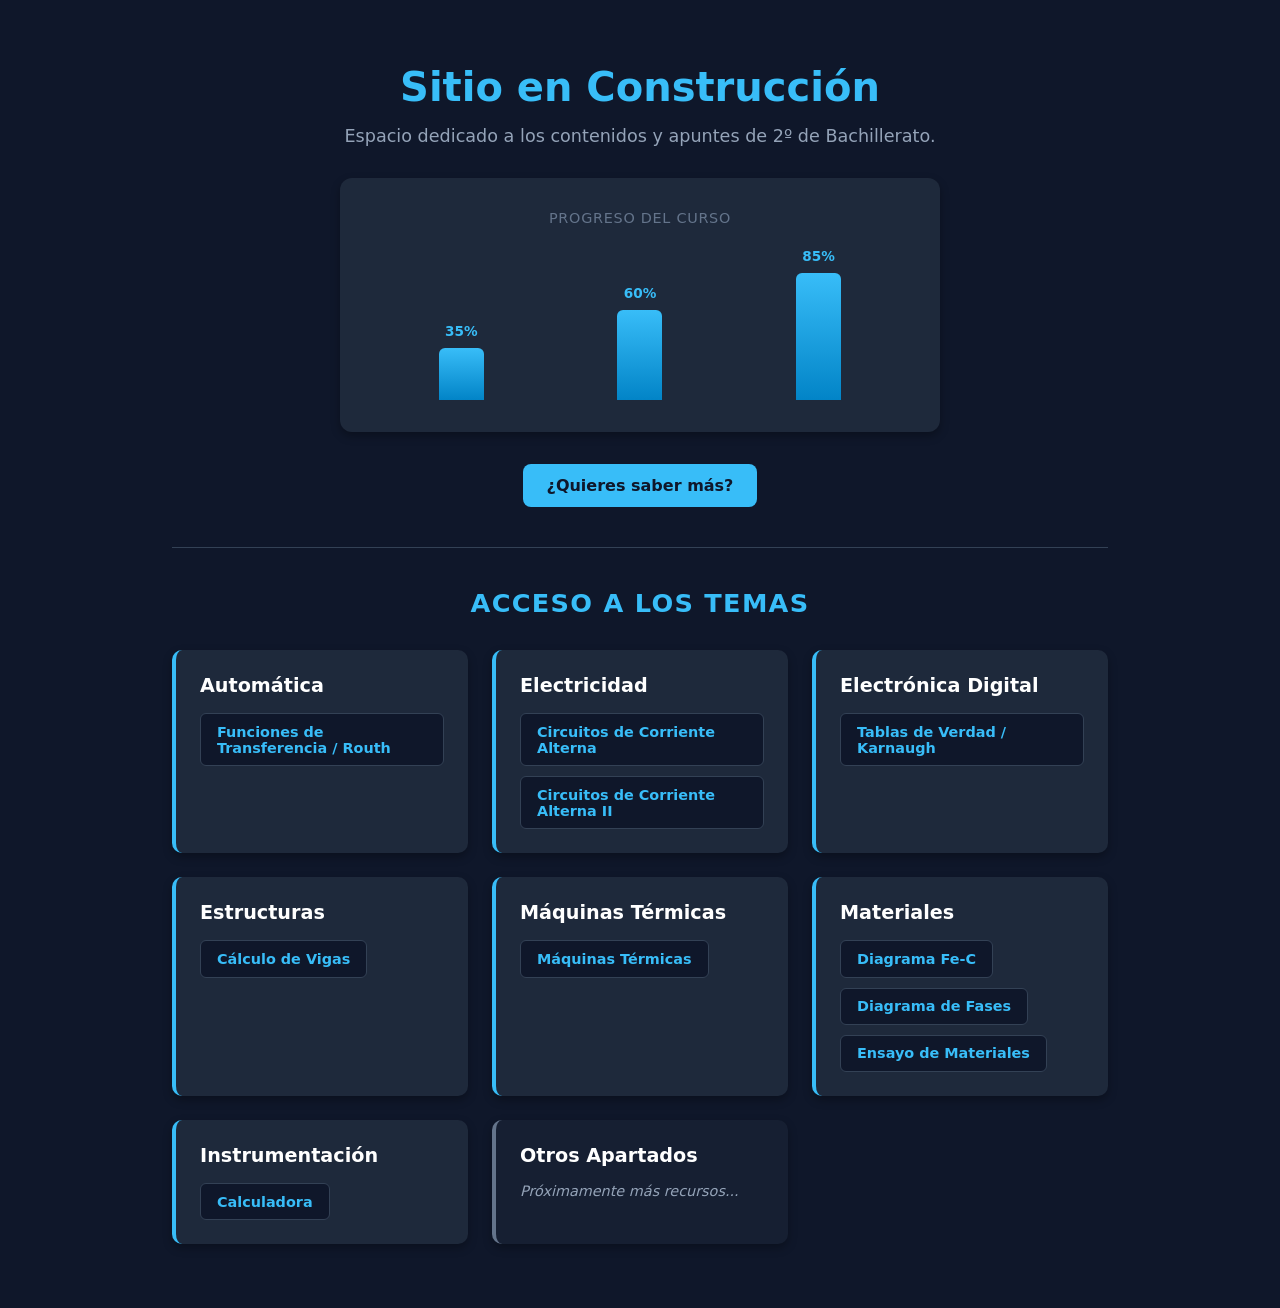
==== commit bcc696a6: "Add files via upload" ====
--- a/index.html
+++ b/index.html
@@ -8,7 +8,7 @@
 </head>
 <body>
 
-    <div class="container">
+    <div class="container container-wide">
         <h1>Sitio en Construcción</h1>
         <p>Espacio dedicado a los contenidos y apuntes de 2º de Bachillerato.</p>
 
@@ -26,19 +26,73 @@
 
         <hr class="separator">
 
-        <h2 style="margin-bottom: 1rem; font-size: 1.5rem; color: #38bdf8;">Acceso a los Temas</h2>
-        <div class="temas-container">
-            <button class="btn-tema" onclick="window.location.href='Ingenieria/Estructuras/CalculoVigas.html'">Estructuras</button>
-            <button class="btn-tema" onclick="window.location.href='Ingenieria/Materiales/DiagramaFeC.html'">Diagrama Fe-C</button>
-            <button class="btn-tema" onclick="window.location.href='Ingenieria/Materiales/DiagramasFase.html'">Diagrama de fases</button>
-            <button class="btn-tema" onclick="window.location.href='Ingenieria/Materiales/EnsayoMateriales.html'">Ensayo de materiales</button>
-            <button class="btn-tema" onclick="window.location.href='Ingenieria/Automatica/regulacion.html'">Funciones de transferencia / Routh</button>
-            <button class="btn-tema" onclick="window.location.href='Ingenieria/CA/AC.html'">Circuitos de corriente alterna</button>
-            <button class="btn-tema" onclick="window.location.href='Ingenieria/ElectronicaDigital/digital.html'">Tablas de verdad / Mapa de Karnaugh</button>
-            <button class="btn-tema" onclick="window.location.href='Ingenieria/MaqTermicas/MaqTermicas.html'">Maquinas termicas</button>
+        <h2 class="main-title">Acceso a los Temas</h2>
+        
+        <div class="secciones-wrapper">
+            
+            <div class="categoria-card">
+                <h3>Automática</h3>
+                <div class="temas-container">
+                    <button class="btn-tema" onclick="window.location.href='Ingenieria/Automatica/regulacion.html'">Funciones de Transferencia / Routh</button>
+                </div>
+            </div>
+
+            <div class="categoria-card">
+                <h3>Electricidad</h3>
+                <div class="temas-container">
+                    <button class="btn-tema" onclick="window.location.href='Ingenieria/CA/AC.html'">Circuitos de Corriente Alterna</button>
+                    <button class="btn-tema" onclick="window.location.href='https://salamoisan.uva.es/alterna/'">Circuitos de Corriente Alterna II</button>
+                    
+                </div>
+            </div>
+
+            <div class="categoria-card">
+                <h3>Electrónica Digital</h3>
+                <div class="temas-container">
+                    <button class="btn-tema" onclick="window.location.href='Ingenieria/ElectronicaDigital/digital.html'">Tablas de Verdad / Karnaugh</button>
+                </div>
+            </div>
+
+            <div class="categoria-card">
+                <h3>Estructuras</h3>
+                <div class="temas-container">
+                    <button class="btn-tema" onclick="window.location.href='Ingenieria/Estructuras/CalculoVigas.html'">Cálculo de Vigas</button>
+                </div>
+            </div>
+
+            <div class="categoria-card">
+                <h3>Máquinas Térmicas</h3>
+                <div class="temas-container">
+                    <button class="btn-tema" onclick="window.location.href='Ingenieria/MaqTermicas/MaqTermicas.html'">Máquinas Térmicas</button>
+                </div>
+            </div>
+
+            <div class="categoria-card">
+                <h3>Materiales</h3>
+                <div class="temas-container">
+                    <button class="btn-tema" onclick="window.location.href='Ingenieria/Materiales/DiagramaFeC.html'">Diagrama Fe-C</button>
+                    <button class="btn-tema" onclick="window.location.href='Ingenieria/Materiales/DiagramasFase.html'">Diagrama de Fases</button>
+                    <button class="btn-tema" onclick="window.location.href='Ingenieria/Materiales/EnsayoMateriales.html'">Ensayo de Materiales</button>
+                </div>
+            </div>
+
+            <div class="categoria-card">
+                <h3>Instrumentación</h3>
+                <div class="temas-container">
+                    <button class="btn-tema" onclick="window.location.href='Instrumentacion/calculadora.html'">Calculadora</button>
+                </div>
+            </div>
+
+            <div class="categoria-card otros-enlaces">
+                <h3>Otros Apartados</h3>
+                <div class="temas-container">
+                    <span class="placeholder-text">Próximamente más recursos...</span>
+                </div>
+            </div>
+
         </div>
     </div>
 
     <script src="script.js"></script>
 </body>
-</html>
+</html>
--- a/style.css
+++ b/style.css
@@ -1,4 +1,6 @@
-/* Reset global */
+/* ==========================================================================
+   RESET GLOBAL Y ESTILOS BASE (FONDO ORIGINAL RESTAURADO)
+   ========================================================================== */
 * {
     box-sizing: border-box;
     margin: 0;
@@ -7,7 +9,7 @@
 
 body {
     font-family: 'Segoe UI', system-ui, -apple-system, sans-serif;
-    background-color: #0f172a;
+    background-color: #0f172a; /* Fondo azul oscuro profundo del principio */
     color: #f8fafc;
     display: flex;
     justify-content: center;
@@ -17,10 +19,15 @@
     padding: 2rem 1rem;
 }
 
+/* Contenedor estándar para el progreso */
 .container {
     padding: 2rem;
-    max-width: 600px;
     width: 100%;
+}
+
+/* Variante ampliada para que la cuadrícula de temas tenga espacio para expandirse horizontalmente */
+.container-wide {
+    max-width: 1000px; 
 }
 
 h1 {
@@ -35,13 +42,16 @@
     margin-bottom: 2rem;
 }
 
-/* Gráfico de progreso */
+/* ==========================================================================
+   GRÁFICO DE PROGRESO
+   ========================================================================== */
 .chart-container {
     background: #1e293b;
     padding: 2rem;
     border-radius: 12px;
     box-shadow: 0 4px 10px rgba(0, 0, 0, 0.3);
-    margin-bottom: 2rem;
+    margin: 0 auto 2rem auto;
+    max-width: 600px; /* Mantiene el gráfico centrado y acotado */
 }
 
 .chart-title {
@@ -86,8 +96,8 @@
     margin: 2.5rem 0;
 }
 
-/* Botones */
-.btn-main, .btn-tema {
+/* Botón interactivo superior */
+.btn-main {
     display: inline-block;
     border: none;
     padding: 0.75rem 1.5rem;
@@ -96,41 +106,99 @@
     border-radius: 8px;
     cursor: pointer;
     font-family: inherit;
-    transition: background 0.2s, transform 0.1s;
-    text-decoration: none;
-}
-
-.btn-main {
     background-color: #38bdf8;
     color: #0f172a;
-}
+    transition: background 0.2s;
+}
+
 .btn-main:hover {
     background-color: #0ea5e9;
 }
 
-.temas-container {
-    display: flex;
-    gap: 12px;
-    justify-content: center;
-    flex-wrap: wrap;
-}
-
-.btn-tema {
-    background-color: #1e293b;
-    color: #38bdf8;
-    border: 1px solid #334155;
-}
-.btn-tema:hover {
-    background-color: #334155;
-    transform: translateY(-2px);
-}
-
 .hidden {
     display: none;
 }
 
 #hidden-message {
-margin-top: 1.5rem;
-color: #34d399;
-font-weight: 500;
-}
+    margin-top: 1.5rem;
+    color: #34d399;
+    font-weight: 500;
+}
+
+/* ==========================================================================
+   NUEVA DISTRIBUCIÓN REJILLA MULTI-COLUMNA (EVITA FILAS VACÍAS)
+   ========================================================================== */
+.main-title {
+    margin-bottom: 2rem; 
+    font-size: 1.6rem; 
+    color: #38bdf8;
+    text-transform: uppercase;
+    letter-spacing: 0.05em;
+}
+
+/* Rejilla adaptativa: pone 2 o 3 bloques por fila según espacio, mínimo 280px cada uno */
+.secciones-wrapper {
+    display: grid;
+    grid-template-columns: repeat(auto-fit, minmax(280px, 1fr));
+    gap: 1.5rem;
+    text-align: left;
+}
+
+/* Tarjetas individuales de bloques temáticos */
+.categoria-card {
+    background: #1e293b; /* Conserva el fondo grisáceo para contrastar con el fondo body oscuro */
+    padding: 1.5rem;
+    border-radius: 10px;
+    border-left: 4px solid #38bdf8;
+    box-shadow: 0 4px 10px rgba(0, 0, 0, 0.3);
+    display: flex;
+    flex-direction: column;
+    justify-content:开;
+}
+
+.categoria-card h3 {
+    font-size: 1.2rem;
+    color: #ffffff; /* Letras de título blancas y nítidas */
+    margin-bottom: 1rem;
+    font-weight: 600;
+}
+
+.categoria-card .temas-container {
+    display: flex;
+    gap: 10px;
+    justify-content: flex-start;
+    flex-wrap: wrap;
+}
+
+/* Botones de enlace internos con alto contraste permanente */
+.categoria-card .btn-tema {
+    background-color: #0f172a;
+    color: #38bdf8;
+    border: 1px solid #334155;
+    font-size: 0.9rem;
+    padding: 0.6rem 1rem;
+    font-weight: bold;
+    border-radius: 6px;
+    cursor: pointer;
+    font-family: inherit;
+    transition: all 0.2s ease;
+    text-decoration: none;
+    text-align: left;
+}
+
+.categoria-card .btn-tema:hover {
+    background-color: #38bdf8;
+    color: #0f172a;
+    transform: translateY(-2px);
+}
+
+.otros-enlaces {
+    border-left-color: #64748b;
+    background: rgba(30, 41, 59, 0.5);
+}
+
+.placeholder-text {
+    font-size: 0.9rem;
+    color: #94a3b8;
+    font-style: italic;
+}
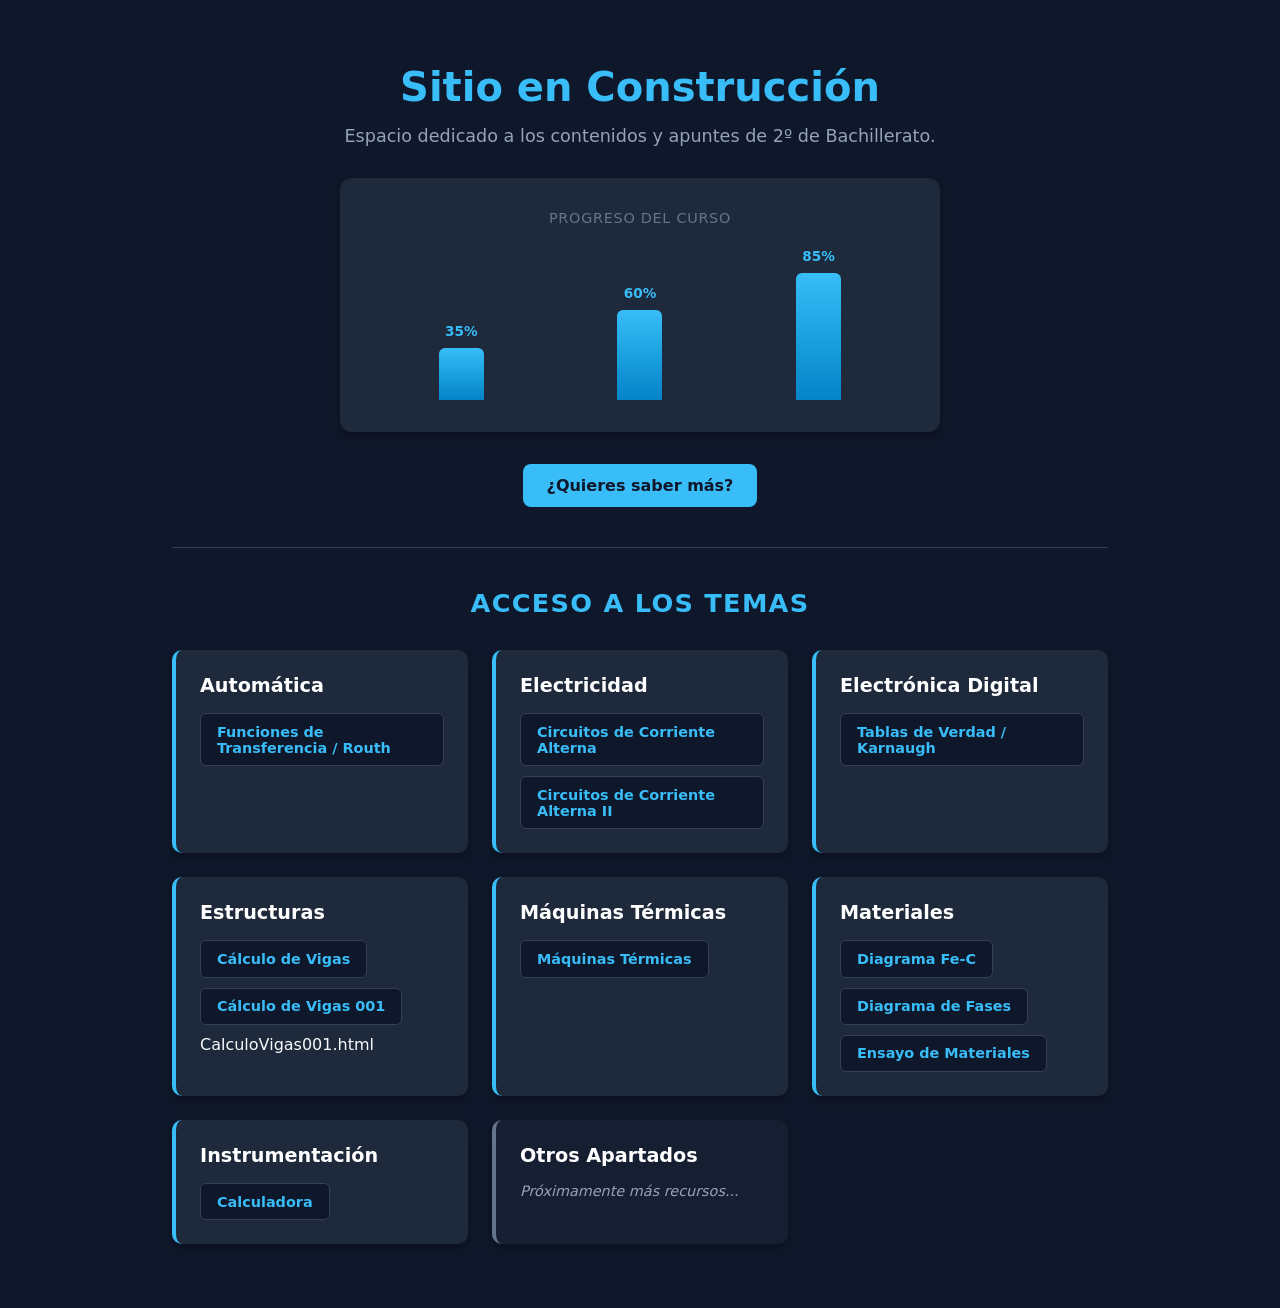
==== commit 4d4972e4: "Add button for CalculoVigas001.html" ====
--- a/index.html
+++ b/index.html
@@ -57,6 +57,9 @@
                 <h3>Estructuras</h3>
                 <div class="temas-container">
                     <button class="btn-tema" onclick="window.location.href='Ingenieria/Estructuras/CalculoVigas.html'">Cálculo de Vigas</button>
+                     <button class="btn-tema" onclick="window.location.href='Ingenieria/Estructuras/CalculoVigas001.html'">Cálculo de Vigas 001</button>
+
+                    CalculoVigas001.html
                 </div>
             </div>
 
@@ -95,4 +98,4 @@
 
     <script src="script.js"></script>
 </body>
-</html>+</html>
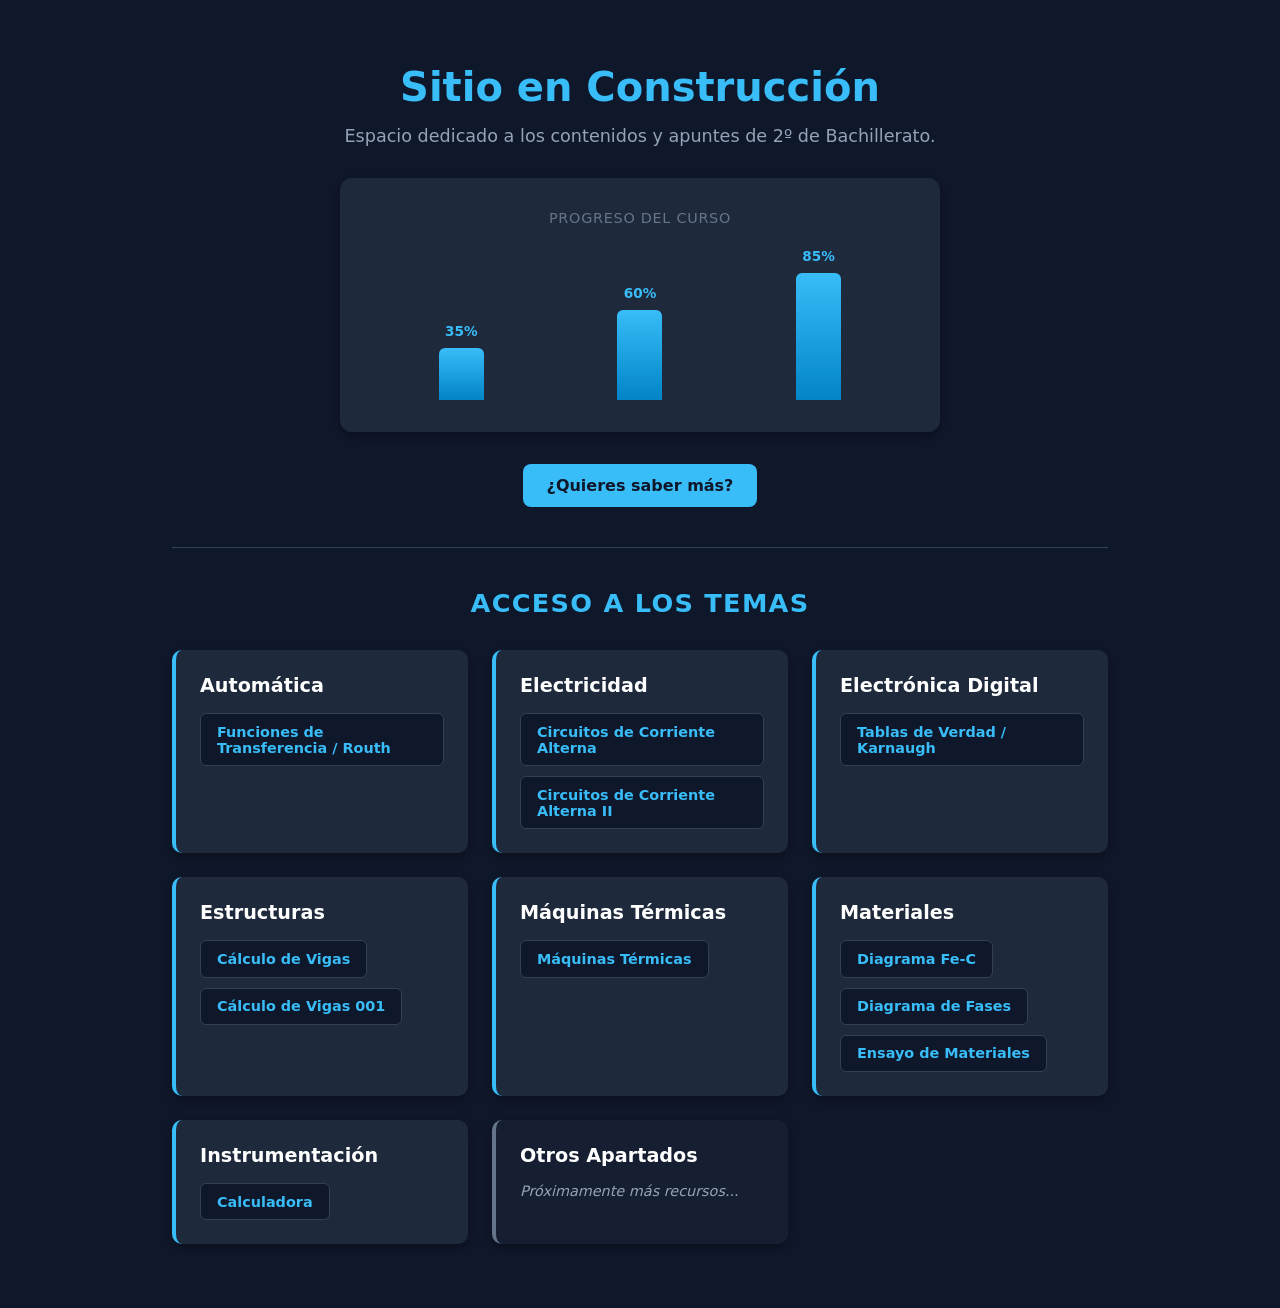
==== commit 854b7671: "Remove reference to CalculoVigas001.html" ====
--- a/index.html
+++ b/index.html
@@ -59,7 +59,7 @@
                     <button class="btn-tema" onclick="window.location.href='Ingenieria/Estructuras/CalculoVigas.html'">Cálculo de Vigas</button>
                      <button class="btn-tema" onclick="window.location.href='Ingenieria/Estructuras/CalculoVigas001.html'">Cálculo de Vigas 001</button>
 
-                    CalculoVigas001.html
+                   
                 </div>
             </div>
 
